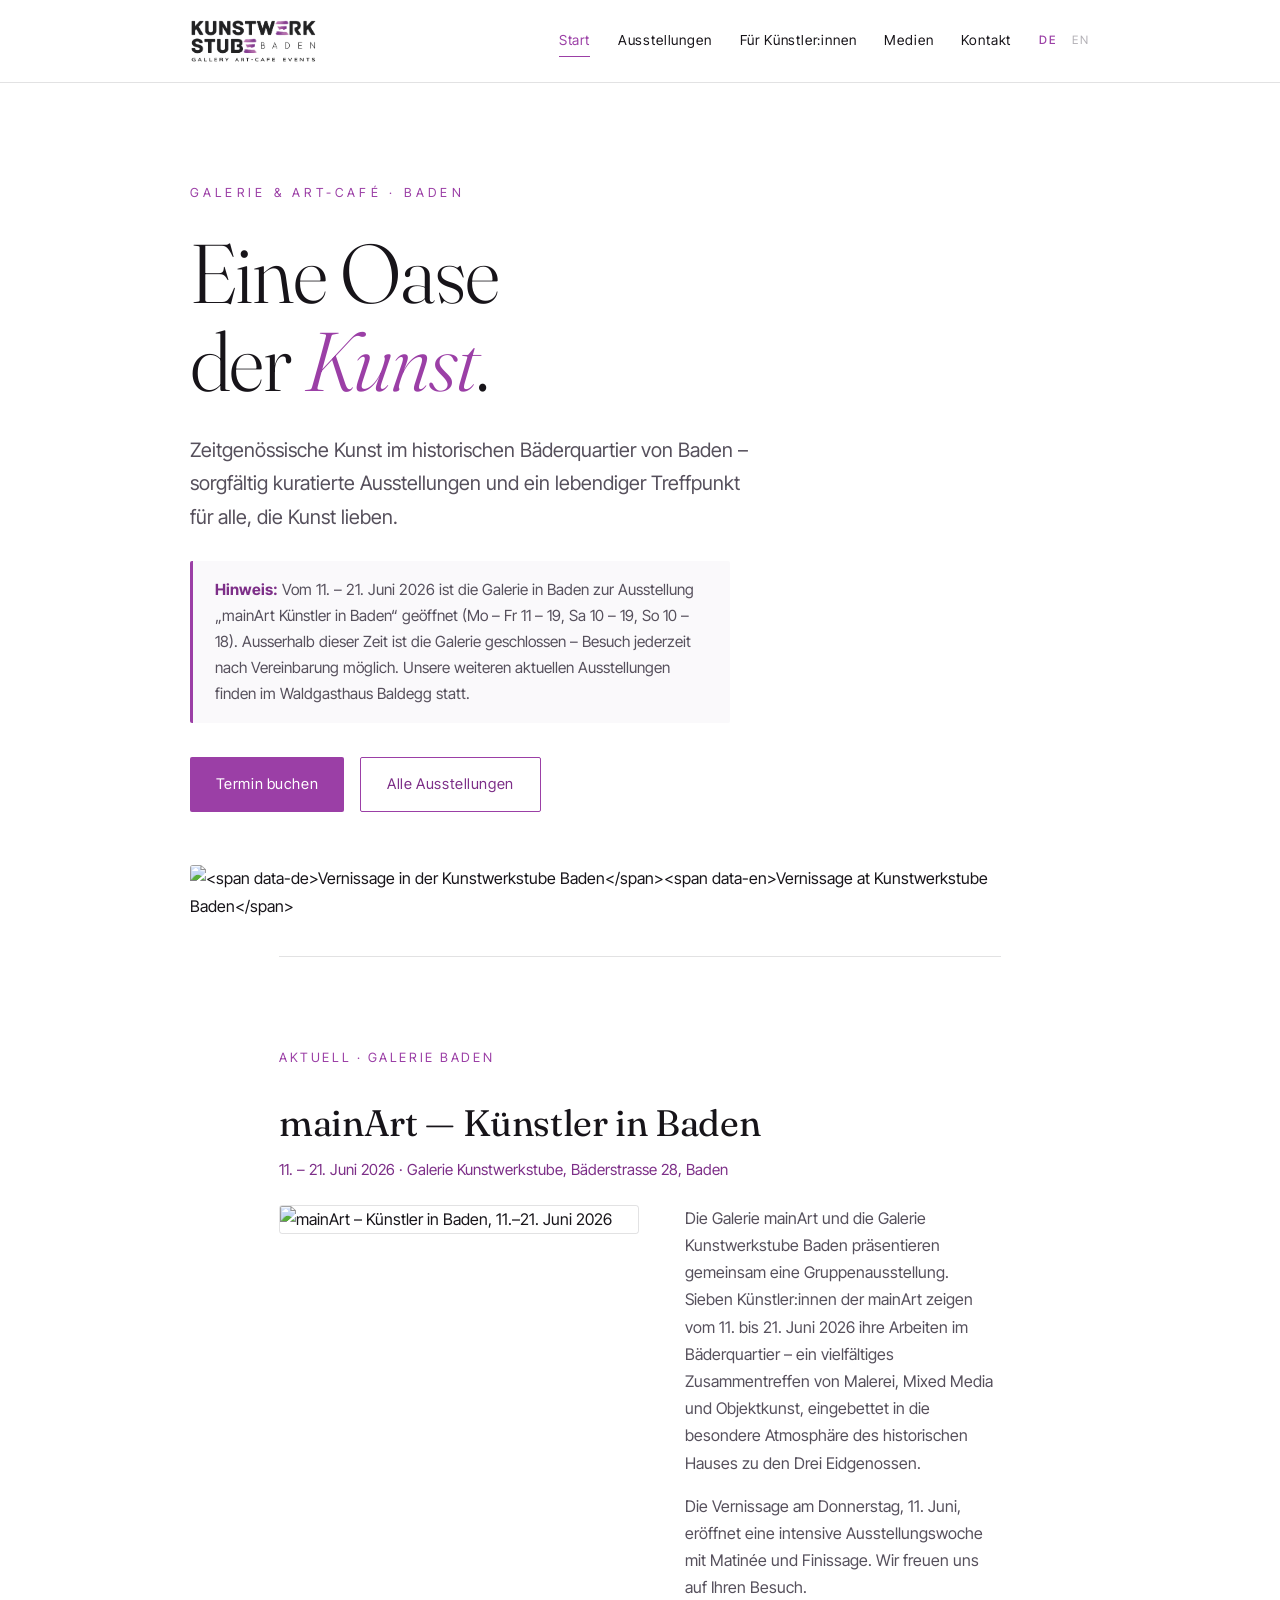
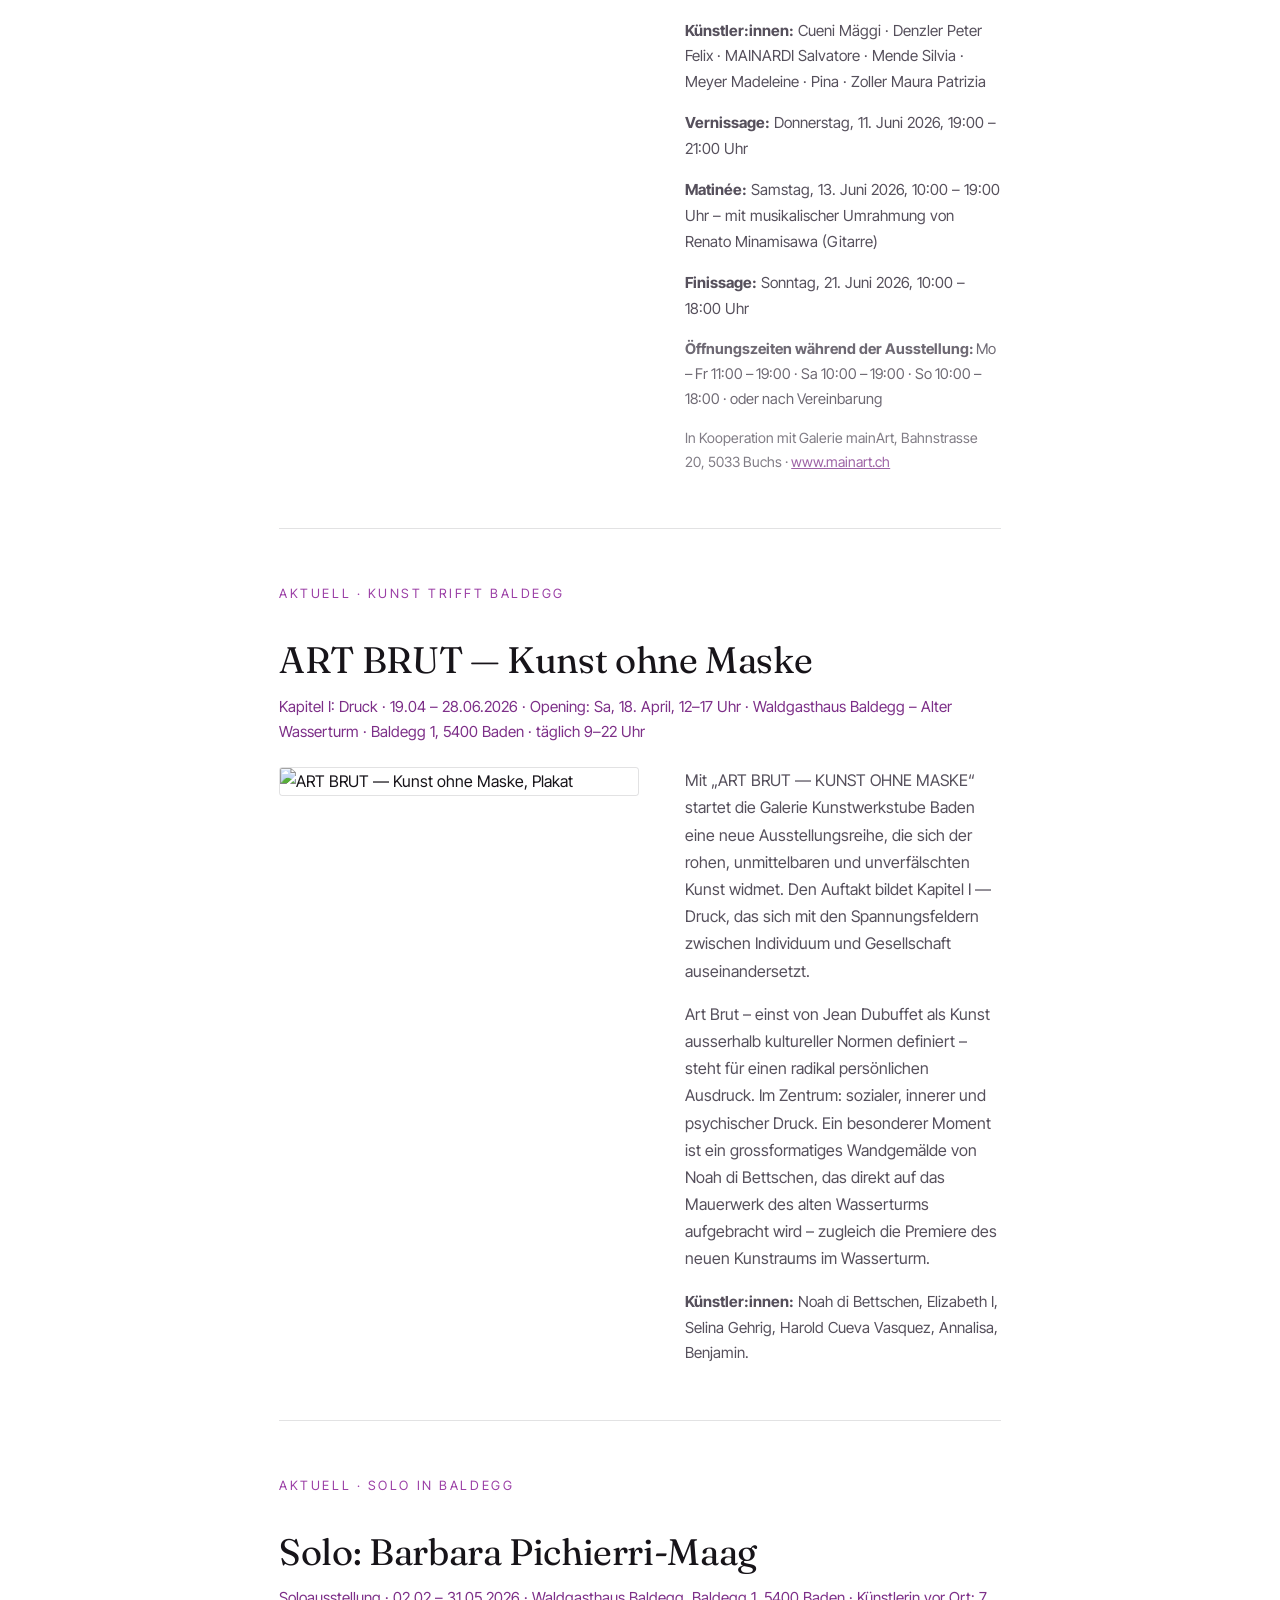
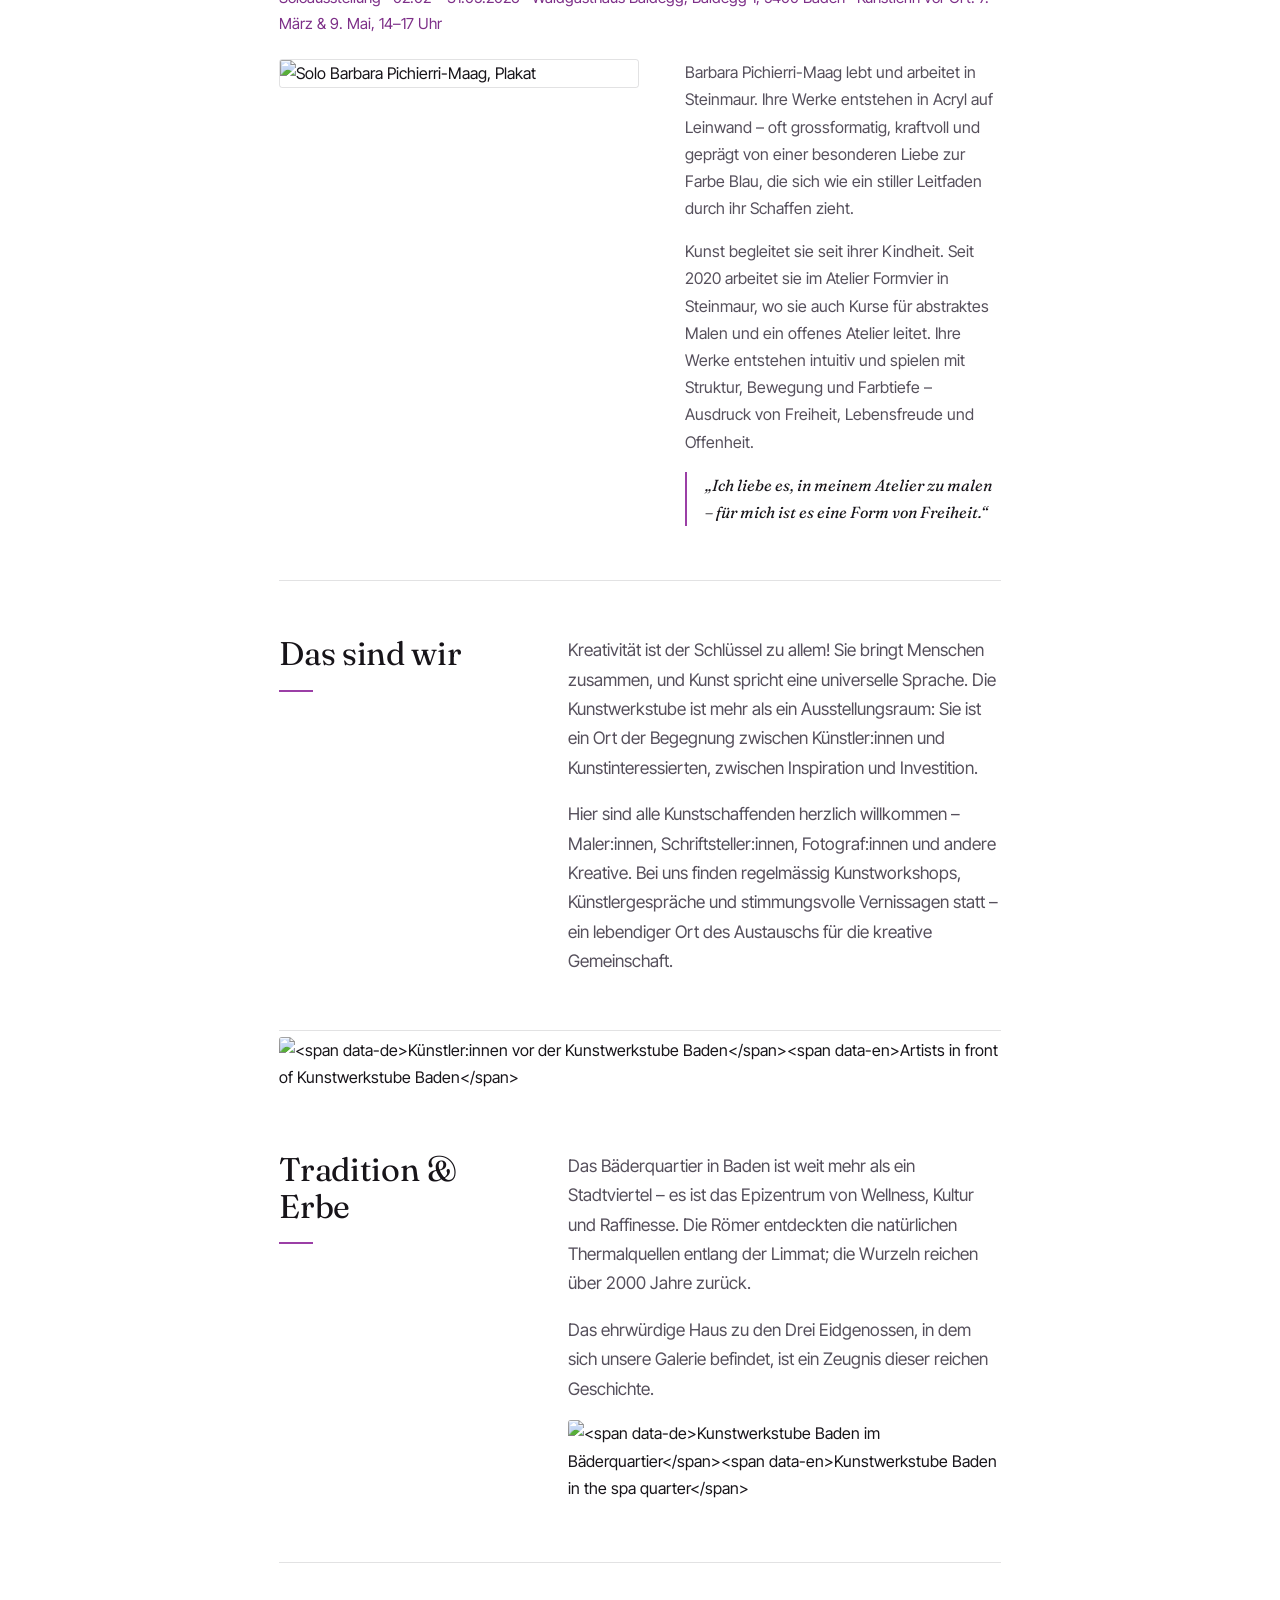
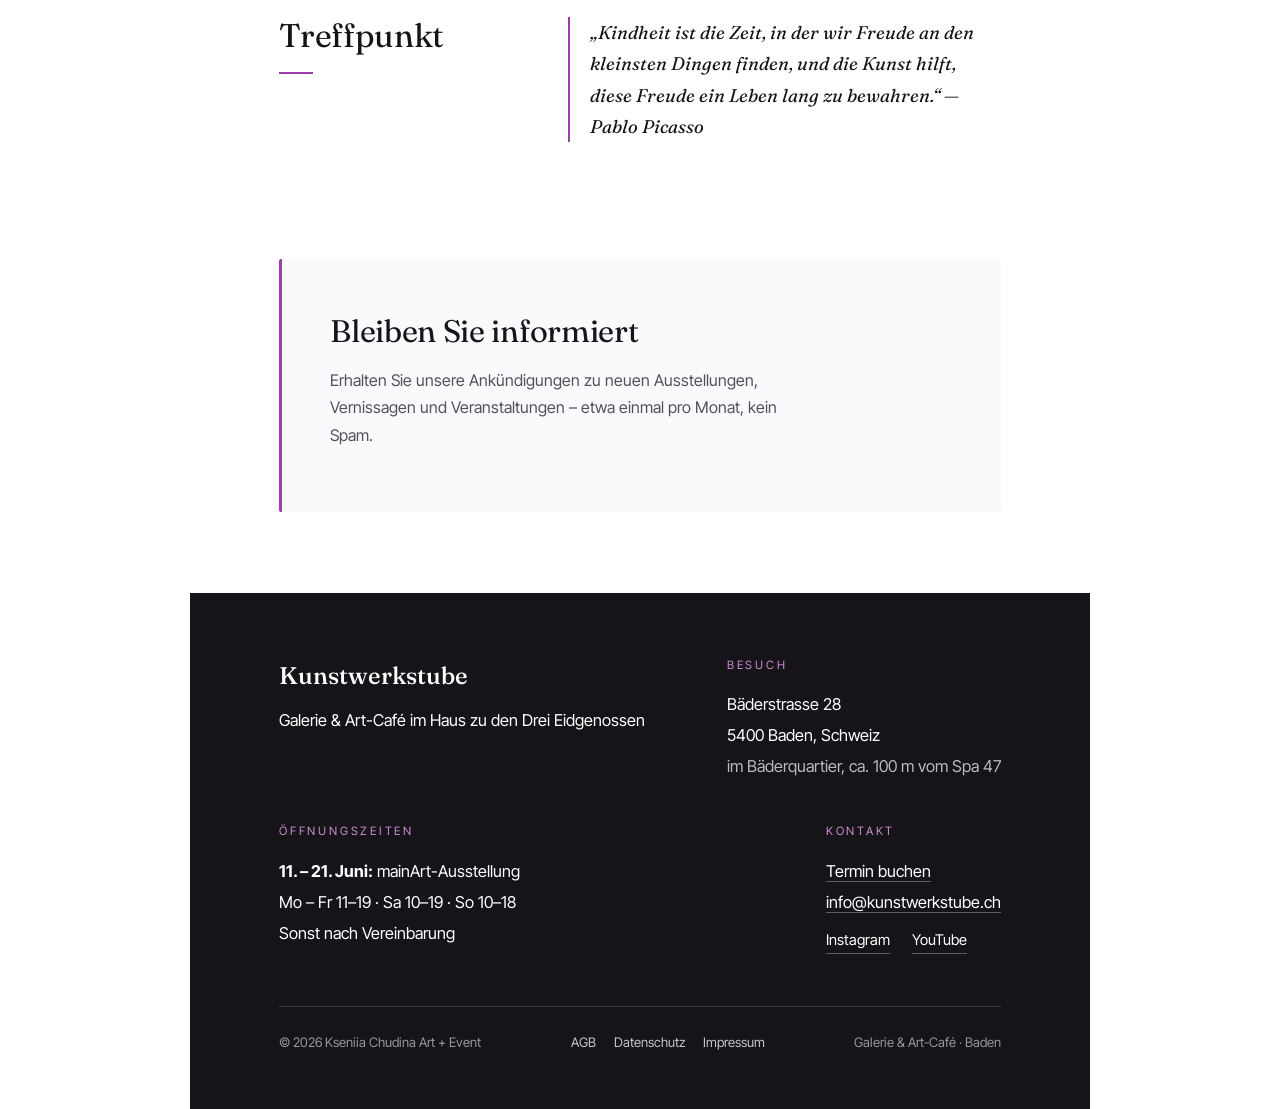
==== index.html @ 30a22586 "Add files via upload" ====
<!DOCTYPE html>
<html lang="de">
<head>
<meta charset="UTF-8">
<meta name="viewport" content="width=device-width, initial-scale=1">
<title>Kunstwerkstube Baden — Galerie & Art-Café</title>
<meta name="description" content="Kunstwerkstube Baden — Galerie & Art-Café im Bäderquartier.">
<link rel="preconnect" href="https://fonts.googleapis.com">
<link rel="preconnect" href="https://fonts.gstatic.com" crossorigin>
<link href="https://fonts.googleapis.com/css2?family=Fraunces:ital,opsz,wght@0,9..144,300..600;1,9..144,300..500&family=Inter+Tight:wght@300;400;500&display=swap" rel="stylesheet">
<link rel="stylesheet" href="style.css">
</head>
<body>
<nav class="nav">
  <div class="nav-inner">
    <a href="index.html" class="logo-link"><img class="logo" src="logo.png" alt="Kunstwerkstube Baden"></a>
    <button class="menu-toggle" aria-label="Menu" onclick="document.querySelector('.nav-links').classList.toggle('open')"><span></span><span></span><span></span></button>
    <div class="nav-links">
      <a class="navlink active" href="index.html"><span data-de>Start</span><span data-en>Home</span></a>
<a class="navlink" href="ausstellungen.html"><span data-de>Ausstellungen</span><span data-en>Exhibitions</span></a>
<a class="navlink" href="kuenstler.html"><span data-de>Für Künstler:innen</span><span data-en>For Artists</span></a>
<a class="navlink" href="medien.html"><span data-de>Medien</span><span data-en>Press</span></a>
<a class="navlink" href="kontakt.html"><span data-de>Kontakt</span><span data-en>Contact</span></a>
<div class="lang" role="group" aria-label="Sprache / Language">
        <button class="on" data-lang="de" aria-pressed="true">DE</button>
        <button data-lang="en" aria-pressed="false">EN</button>
      </div>
    </div>
  </div>
</nav>

<div class="wrap">
  <section class="hero">
    <div class="eyebrow"><span data-de>Galerie &amp; Art-Café · Baden</span><span data-en>Gallery &amp; Art Café · Baden</span></div>
    <h1><span data-de>Eine Oase<br>der <em>Kunst</em>.</span><span data-en>An oasis<br>of <em>art</em>.</span></h1>
    <p class="lede"><span data-de>Zeitgenössische Kunst im historischen Bäderquartier von Baden – sorgfältig kuratierte Ausstellungen und ein lebendiger Treffpunkt für alle, die Kunst lieben.</span><span data-en>Contemporary art in the historic spa quarter of Baden — carefully curated exhibitions and a vibrant meeting place for everyone who loves art.</span></p>
    <div class="notice"><span data-de><b>Hinweis:</b> Vom 11. – 21. Juni 2026 ist die Galerie in Baden zur Ausstellung „mainArt Künstler in Baden“ geöffnet (Mo – Fr 11 – 19, Sa 10 – 19, So 10 – 18). Ausserhalb dieser Zeit ist die Galerie geschlossen – Besuch jederzeit nach Vereinbarung möglich. Unsere weiteren aktuellen Ausstellungen finden im Waldgasthaus Baldegg statt.</span><span data-en><b>Please note:</b> From 11 – 21 June 2026 the gallery in Baden is open for the exhibition “mainArt Artists in Baden” (Mon – Fri 11 am – 7 pm, Sat 10 am – 7 pm, Sun 10 am – 6 pm). Outside this period the gallery is closed — visits possible at any time by appointment. Our other current exhibitions take place at Waldgasthaus Baldegg.</span></div>
    <div class="cta-row">
      <a class="btn btn-primary" href="https://calendar.app.google/TNL2uckUNbEuzeev9" target="_blank" rel="noopener"><span data-de>Termin buchen</span><span data-en>Book an appointment</span></a>
      <a class="btn btn-ghost" href="ausstellungen.html"><span data-de>Alle Ausstellungen</span><span data-en>All exhibitions</span></a>
    </div>
  </section>
  <img class="hero-img" src="img/vernissage-1.jpg" alt="<span data-de>Vernissage in der Kunstwerkstube Baden</span><span data-en>Vernissage at Kunstwerkstube Baden</span>">
  <div class="wrap">
  <div class="rule"></div>
  <main>
    
    <div class="section">
      <div class="sub"><span data-de>Aktuell · Galerie Baden</span><span data-en>Now · Baden Gallery</span></div>
      <h2>mainArt — <span data-de>Künstler in Baden</span><span data-en>Artists in Baden</span></h2>
      <p style="color:var(--violet-deep);font-size:.95rem;margin:-6px 0 22px">11. – 21. Juni 2026 · <span data-de>Galerie Kunstwerkstube, Bäderstrasse 28, Baden</span><span data-en>Galerie Kunstwerkstube, Bäderstrasse 28, Baden</span></p>
      <div class="exh-split">
        <img src="img/plakat-mainart.jpg" alt="mainArt – Künstler in Baden, 11.–21. Juni 2026">
        <div style="color:var(--ink-soft)">
          <p><span data-de>Die Galerie mainArt und die Galerie Kunstwerkstube Baden präsentieren gemeinsam eine Gruppenausstellung. Sieben Künstler:innen der mainArt zeigen vom 11. bis 21. Juni 2026 ihre Arbeiten im Bäderquartier – ein vielfältiges Zusammentreffen von Malerei, Mixed Media und Objektkunst, eingebettet in die besondere Atmosphäre des historischen Hauses zu den Drei Eidgenossen.</span><span data-en>Galerie mainArt and Galerie Kunstwerkstube Baden jointly present a group exhibition. From 11 to 21 June 2026, seven mainArt artists show their works in Baden's spa quarter — a diverse encounter of painting, mixed media and object art, set within the special atmosphere of the historic Haus zu den Drei Eidgenossen.</span></p>
          <p><span data-de>Die Vernissage am Donnerstag, 11. Juni, eröffnet eine intensive Ausstellungswoche mit Matinée und Finissage. Wir freuen uns auf Ihren Besuch.</span><span data-en>The vernissage on Thursday, 11 June, opens an intense exhibition week with matinée and finissage. We look forward to your visit.</span></p>
          <p style="font-size:.95rem"><b><span data-de>Künstler:innen:</span><span data-en>Artists:</span></b> Cueni Mäggi · Denzler Peter Felix · MAINARDI Salvatore · Mende Silvia · Meyer Madeleine · Pina · Zoller Maura Patrizia</p>
          <p style="font-size:.95rem"><b><span data-de>Vernissage:</span><span data-en>Vernissage:</span></b> <span data-de>Donnerstag, 11. Juni 2026, 19:00 – 21:00 Uhr</span><span data-en>Thursday, 11 June 2026, 7 – 9 pm</span></p>
          <p style="font-size:.95rem"><b>Matinée:</b> <span data-de>Samstag, 13. Juni 2026, 10:00 – 19:00 Uhr – mit musikalischer Umrahmung von Renato Minamisawa (Gitarre)</span><span data-en>Saturday, 13 June 2026, 10 am – 7 pm — with musical accompaniment by Renato Minamisawa (guitar)</span></p>
          <p style="font-size:.95rem"><b>Finissage:</b> <span data-de>Sonntag, 21. Juni 2026, 10:00 – 18:00 Uhr</span><span data-en>Sunday, 21 June 2026, 10 am – 6 pm</span></p>
          <p style="font-size:.92rem;opacity:.85"><span data-de><b>Öffnungszeiten während der Ausstellung:</b> Mo – Fr 11:00 – 19:00 · Sa 10:00 – 19:00 · So 10:00 – 18:00 · oder nach Vereinbarung</span><span data-en><b>Opening hours during the exhibition:</b> Mon – Fri 11 am – 7 pm · Sat 10 am – 7 pm · Sun 10 am – 6 pm · or by arrangement</span></p>
          <p style="font-size:.88rem;opacity:.75;margin-top:14px"><span data-de>In Kooperation mit Galerie mainArt, Bahnstrasse 20, 5033 Buchs · </span><span data-en>In cooperation with Galerie mainArt, Bahnstrasse 20, 5033 Buchs · </span><a href="https://www.mainart.ch" target="_blank" rel="noopener" style="color:var(--violet-deep)">www.mainart.ch</a></p>
        </div>
      </div>
    </div>


    <div class="section">
      <div class="sub"><span data-de>Aktuell · Kunst trifft Baldegg</span><span data-en>Now · Art meets Baldegg</span></div>
      <h2>ART BRUT — <span data-de>Kunst ohne Maske</span><span data-en>Art Without a Mask</span></h2>
      <p style="color:var(--violet-deep);font-size:.95rem;margin:-6px 0 22px"><span data-de>Kapitel I: Druck</span><span data-en>Chapter I: Pressure</span> · 19.04 – 28.06.2026 · <span data-de>Opening: Sa, 18. April, 12–17 Uhr</span><span data-en>Opening: Sat 18 April, 12–5 pm</span> · <span data-de>Waldgasthaus Baldegg – Alter Wasserturm</span><span data-en>Waldgasthaus Baldegg – Old Water Tower</span> · Baldegg 1, 5400 Baden · <span data-de>täglich 9–22 Uhr</span><span data-en>daily 9 am – 10 pm</span></p>
      <div class="exh-split">
        <img src="img/plakat-artbrut-1.jpg" alt="ART BRUT — Kunst ohne Maske, Plakat">
        <div style="color:var(--ink-soft)">
          <p><span data-de>Mit „ART BRUT — KUNST OHNE MASKE“ startet die Galerie Kunstwerkstube Baden eine neue Ausstellungsreihe, die sich der rohen, unmittelbaren und unverfälschten Kunst widmet. Den Auftakt bildet Kapitel I — Druck, das sich mit den Spannungsfeldern zwischen Individuum und Gesellschaft auseinandersetzt.</span><span data-en>With “ART BRUT — ART WITHOUT A MASK”, Kunstwerkstube Baden launches a new exhibition series devoted to raw, immediate and unfiltered art. It opens with Chapter I — Pressure, exploring the tensions between the individual and society.</span></p>
          <p><span data-de>Art Brut – einst von Jean Dubuffet als Kunst ausserhalb kultureller Normen definiert – steht für einen radikal persönlichen Ausdruck. Im Zentrum: sozialer, innerer und psychischer Druck. Ein besonderer Moment ist ein grossformatiges Wandgemälde von Noah di Bettschen, das direkt auf das Mauerwerk des alten Wasserturms aufgebracht wird – zugleich die Premiere des neuen Kunstraums im Wasserturm.</span><span data-en>Art Brut — once defined by Jean Dubuffet as art outside cultural norms — stands for radically personal expression. At its centre: social, inner and psychological pressure. A highlight is a large-scale mural by Noah di Bettschen, applied directly onto the masonry of the old water tower — also the premiere of the new art space in the tower.</span></p>
          <p style="font-size:.95rem"><b><span data-de>Künstler:innen:</span><span data-en>Artists:</span></b> Noah di Bettschen, Elizabeth I, Selina Gehrig, Harold Cueva Vasquez, Annalisa, Benjamin.</p>
        </div>
      </div>
    </div>
    <div class="section">
      <div class="sub"><span data-de>Aktuell · Solo in Baldegg</span><span data-en>Now · Solo in Baldegg</span></div>
      <h2><span data-de>Solo: Barbara Pichierri-Maag</span><span data-en>Solo: Barbara Pichierri-Maag</span></h2>
      <p style="color:var(--violet-deep);font-size:.95rem;margin:-6px 0 22px"><span data-de>Soloausstellung</span><span data-en>Solo exhibition</span> · 02.02 – 31.05.2026 · <span data-de>Waldgasthaus Baldegg, Baldegg 1, 5400 Baden</span><span data-en>Waldgasthaus Baldegg, Baldegg 1, 5400 Baden</span> · <span data-de>Künstlerin vor Ort: 7. März & 9. Mai, 14–17 Uhr</span><span data-en>Artist present: 7 March & 9 May, 2–5 pm</span></p>
      <div class="exh-split">
        <img src="img/plakat-barbara.jpg" alt="Solo Barbara Pichierri-Maag, Plakat">
        <div style="color:var(--ink-soft)">
          <p><span data-de>Barbara Pichierri-Maag lebt und arbeitet in Steinmaur. Ihre Werke entstehen in Acryl auf Leinwand – oft grossformatig, kraftvoll und geprägt von einer besonderen Liebe zur Farbe Blau, die sich wie ein stiller Leitfaden durch ihr Schaffen zieht.</span><span data-en>Barbara Pichierri-Maag lives and works in Steinmaur. Her works are created in acrylic on canvas — often large-scale, powerful and marked by a special love for the colour blue that runs like a quiet thread through her work.</span></p>
          <p><span data-de>Kunst begleitet sie seit ihrer Kindheit. Seit 2020 arbeitet sie im Atelier Formvier in Steinmaur, wo sie auch Kurse für abstraktes Malen und ein offenes Atelier leitet. Ihre Werke entstehen intuitiv und spielen mit Struktur, Bewegung und Farbtiefe – Ausdruck von Freiheit, Lebensfreude und Offenheit.</span><span data-en>Art has accompanied her since childhood. Since 2020 she works at Atelier Formvier in Steinmaur, where she also leads abstract painting courses and an open studio. Her works arise intuitively, playing with structure, movement and depth of colour — an expression of freedom, joy of life and openness.</span></p>
          <p style="font-family:Fraunces,serif;font-style:italic;color:var(--ink);border-left:2px solid var(--violet);padding-left:18px"><span data-de>„Ich liebe es, in meinem Atelier zu malen – für mich ist es eine Form von Freiheit.“</span><span data-en>“I love painting in my studio — for me it is a form of freedom.”</span></p>
        </div>
      </div>
    </div>
    <div class="block"><h2><span data-de>Das sind wir</span><span data-en>This is us</span></h2><div>
      <p><span data-de>Kreativität ist der Schlüssel zu allem! Sie bringt Menschen zusammen, und Kunst spricht eine universelle Sprache. Die Kunstwerkstube ist mehr als ein Ausstellungsraum: Sie ist ein Ort der Begegnung zwischen Künstler:innen und Kunstinteressierten, zwischen Inspiration und Investition.</span><span data-en>Creativity is the key to everything! It brings people together, and art speaks a universal language. The Kunstwerkstube is more than an exhibition space: it is a place of encounter between artists and art enthusiasts, between inspiration and investment.</span></p>
      <p><span data-de>Hier sind alle Kunstschaffenden herzlich willkommen – Maler:innen, Schriftsteller:innen, Fotograf:innen und andere Kreative. Bei uns finden regelmässig Kunstworkshops, Künstlergespräche und stimmungsvolle Vernissagen statt – ein lebendiger Ort des Austauschs für die kreative Gemeinschaft.</span><span data-en>All artists are warmly welcome here — painters, writers, photographers and other creatives. We regularly host art workshops, artist talks and atmospheric vernissages — a living place of exchange for the creative community.</span></p>
    </div></div>
    <img class="img-full" src="img/kuenstler-gruppe.jpg" alt="<span data-de>Künstler:innen vor der Kunstwerkstube Baden</span><span data-en>Artists in front of Kunstwerkstube Baden</span>">
    <div class="block"><h2><span data-de>Tradition &amp; Erbe</span><span data-en>Tradition &amp; Heritage</span></h2><div>
      <p><span data-de>Das Bäderquartier in Baden ist weit mehr als ein Stadtviertel – es ist das Epizentrum von Wellness, Kultur und Raffinesse. Die Römer entdeckten die natürlichen Thermalquellen entlang der Limmat; die Wurzeln reichen über 2000 Jahre zurück.</span><span data-en>Baden's spa quarter is far more than a city district — it is the epicentre of wellness, culture and refinement. The Romans discovered the natural thermal springs along the Limmat; its roots reach back more than 2,000 years.</span></p>
      <p><span data-de>Das ehrwürdige Haus zu den Drei Eidgenossen, in dem sich unsere Galerie befindet, ist ein Zeugnis dieser reichen Geschichte.</span><span data-en>The venerable Haus zu den Drei Eidgenossen, home to our gallery, is a testament to this rich history.</span></p>
      <img class="img-full" src="img/galerie-aussen.jpg" alt="<span data-de>Kunstwerkstube Baden im Bäderquartier</span><span data-en>Kunstwerkstube Baden in the spa quarter</span>" style="margin-top:14px">
    </div></div>
    <div class="block"><h2><span data-de>Treffpunkt</span><span data-en>Meeting Place</span></h2><div>
      <p style="font-family:Fraunces,serif;font-style:italic;font-size:1.15rem;color:var(--ink);border-left:2px solid var(--violet);padding-left:20px"><span data-de>„Kindheit ist die Zeit, in der wir Freude an den kleinsten Dingen finden, und die Kunst hilft, diese Freude ein Leben lang zu bewahren.“ — Pablo Picasso</span><span data-en>“Childhood is the time when we find joy in the smallest things, and art helps us preserve that joy for a lifetime.” — Pablo Picasso</span></p>
    </div></div>

    <section class="newsletter">
      <h2><span data-de>Bleiben Sie informiert</span><span data-en>Stay in the loop</span></h2>
      <p><span data-de>Erhalten Sie unsere Ankündigungen zu neuen Ausstellungen, Vernissagen und Veranstaltungen – etwa einmal pro Monat, kein Spam.</span><span data-en>Receive our announcements about new exhibitions, vernissages and events — about once a month, no spam.</span></p>
      <script src="//web.webformscr.com/apps/fc3/build/loader.js" async sp-form-id="469b606ddbf67beb8feeadc9abf024f13c9e2991ff572fb41f09b23c17c4ed9e"></script>
    </section>
  </main>
  </div>
<footer><div class="fwrap"><div class="fgrid">
  <div><div class="fbrand">Kunstwerkstube</div>
    <p data-de>Galerie &amp; Art-Café im Haus zu den Drei Eidgenossen</p>
    <p data-en>Gallery &amp; art café in the Haus zu den Drei Eidgenossen</p></div>
  <div><div class="lbl"><span data-de>Besuch</span><span data-en>Visit</span></div>
    <p>Bäderstrasse 28<br>5400 Baden, Schweiz<br><span data-de style="opacity:.7">im Bäderquartier, ca. 100 m vom Spa 47</span><span data-en style="opacity:.7">in the spa quarter, approx. 100 m from Spa 47</span></p></div>
  <div><div class="lbl"><span data-de>Öffnungszeiten</span><span data-en>Opening hours</span></div>
    <p><span data-de><b>11. – 21. Juni:</b> mainArt-Ausstellung<br>Mo – Fr 11–19 · Sa 10–19 · So 10–18<br>Sonst nach Vereinbarung</span><span data-en><b>11 – 21 June:</b> mainArt exhibition<br>Mon – Fri 11–19 · Sat 10–19 · Sun 10–18<br>Otherwise by appointment</span></p></div>
  <div><div class="lbl"><span data-de>Kontakt</span><span data-en>Contact</span></div>
    <p><a href="https://calendar.app.google/TNL2uckUNbEuzeev9" target="_blank" rel="noopener"><span data-de>Termin buchen</span><span data-en>Book an appointment</span></a><br><a href="mailto:info@kunstwerkstube.ch">info@kunstwerkstube.ch</a></p>
    <div class="social">
      <a href="https://www.instagram.com/kunst.werkstube/" target="_blank" rel="noopener">Instagram</a>
      <a href="https://www.youtube.com/@Kunstwerkstube" target="_blank" rel="noopener">YouTube</a>
    </div></div>
</div><div class="colophon">
  <span>© 2026 Kseniia Chudina Art + Event</span>
  <span style="display:flex;gap:18px;flex-wrap:wrap">
    <a href="agb.html" style="border:none;opacity:.75"><span data-de>AGB</span><span data-en>Terms</span></a>
    <a href="datenschutz.html" style="border:none;opacity:.75"><span data-de>Datenschutz</span><span data-en>Privacy</span></a>
    <a href="impressum.html" style="border:none;opacity:.75">Impressum</a>
  </span>
  <span data-de>Galerie &amp; Art-Café · Baden</span><span data-en>Gallery &amp; Art Café · Baden</span>
</div></div></footer>
<script>
var buttons=document.querySelectorAll('.lang button');
function setLang(l){document.documentElement.lang=l;buttons.forEach(function(x){var on=x.dataset.lang===l;x.classList.toggle('on',on);x.setAttribute('aria-pressed',on);});try{localStorage.setItem('kw_lang',l)}catch(e){}}
buttons.forEach(function(b){b.addEventListener('click',function(){setLang(b.dataset.lang)})});
try{var s=localStorage.getItem('kw_lang');if(s)setLang(s);}catch(e){}
</script>
</body></html>
---- style.css ----
:root{
  --paper:#ffffff;
  --paper-2:#faf9fb;
  --ink:#171419;
  --ink-soft:#56505c;
  --violet:#9b3fa6;
  --violet-deep:#7d2f88;
  --line:rgba(23,20,25,.12);
}
*{margin:0;padding:0;box-sizing:border-box}
html{-webkit-font-smoothing:antialiased;text-rendering:optimizeLegibility;scroll-behavior:smooth}
body{
  background:var(--paper);color:var(--ink);
  font-family:"Inter Tight",system-ui,sans-serif;
  font-weight:400;line-height:1.7;overflow-x:hidden;
}
.wrap{position:relative;z-index:2;max-width:1080px;margin:0 auto;padding:0 7vw}

/* NAV */
.nav{
  position:sticky;top:0;z-index:50;
  background:rgba(255,255,255,.92);backdrop-filter:blur(10px);
  border-bottom:1px solid var(--line);
}
.nav-inner{
  max-width:1080px;margin:0 auto;padding:18px 7vw;
  display:flex;align-items:center;justify-content:space-between;gap:20px;
}
.nav a.logo-link{display:flex;align-items:center;flex:none}
.nav img.logo{height:46px;width:auto;display:block}
.nav-links{display:flex;align-items:center;gap:28px;flex-wrap:wrap}
.nav-links a{
  color:var(--ink);text-decoration:none;
  font-size:.86rem;letter-spacing:.06em;
  padding:4px 0;border-bottom:1.5px solid transparent;transition:border-color .2s,color .2s;
}
.nav-links a:hover{color:var(--violet)}
.nav-links a.active{border-color:var(--violet);color:var(--violet)}
.lang{display:flex;gap:14px;font-size:.72rem;letter-spacing:.2em;text-transform:uppercase}
.lang button{
  background:none;border:none;font:inherit;color:var(--ink-soft);cursor:pointer;
  letter-spacing:.2em;padding:0;opacity:.45;transition:opacity .25s;
}
.lang button.on{opacity:1;color:var(--violet);font-weight:500}
.lang button:hover{opacity:1}
.menu-toggle{display:none;background:none;border:none;cursor:pointer;padding:6px}
.menu-toggle span{display:block;width:24px;height:2px;background:var(--ink);margin:5px 0;transition:.3s}

/* HERO */
.hero{padding:clamp(56px,11vh,120px) 0 clamp(30px,5vh,56px)}
.eyebrow{
  font-size:.78rem;letter-spacing:.34em;text-transform:uppercase;
  color:var(--violet);margin-bottom:26px;
  opacity:0;animation:rise .9s .1s forwards;
}
h1{
  font-family:"Fraunces",serif;font-weight:300;
  font-size:clamp(2.4rem,7vw,5.2rem);line-height:1.06;
  letter-spacing:-.015em;margin-bottom:28px;
  opacity:0;animation:rise 1s .22s forwards;
}
h1 em{font-style:italic;color:var(--violet)}
.lede{
  font-size:clamp(1.05rem,1.7vw,1.24rem);color:var(--ink-soft);
  max-width:52ch;opacity:0;animation:rise 1s .36s forwards;
}
.cta-row{margin-top:34px;display:flex;gap:16px;flex-wrap:wrap;opacity:0;animation:rise 1s .5s forwards}
.btn{
  display:inline-flex;align-items:center;gap:10px;
  font-size:.92rem;letter-spacing:.04em;text-decoration:none;
  padding:14px 26px;border-radius:2px;transition:.2s;
}
.btn-primary{background:var(--violet);color:#fff}
.btn-primary:hover{background:var(--violet-deep)}
.btn-ghost{border:1px solid var(--violet);color:var(--violet-deep)}
.btn-ghost:hover{background:var(--violet);color:#fff}

.rule{
  height:1px;background:var(--line);margin:clamp(24px,4vh,48px) 0;
  transform:scaleX(0);transform-origin:left;
  animation:line 1.3s .55s forwards cubic-bezier(.22,1,.36,1);
}

/* CONTENT BLOCKS */
.block{
  display:grid;grid-template-columns:minmax(0,2.6fr) minmax(0,5fr);
  gap:clamp(20px,5vw,72px);
  padding:clamp(34px,6vh,56px) 0;border-bottom:1px solid var(--line);
}
.block:last-of-type{border-bottom:none}
.block h2{
  font-family:"Fraunces",serif;font-weight:400;
  font-size:clamp(1.5rem,3vw,2.05rem);line-height:1.12;
  letter-spacing:-.01em;align-self:start;position:sticky;top:90px;
}
.block h2::after{content:"";display:block;width:34px;height:2px;background:var(--violet);margin-top:18px}
.block p{font-size:clamp(1rem,1.35vw,1.1rem);color:var(--ink-soft);margin-bottom:1em}
.block p:last-child{margin-bottom:0}
.block ul{list-style:none;margin:.4em 0;color:var(--ink-soft);font-size:clamp(1rem,1.35vw,1.1rem)}
.block ul li{padding:8px 0 8px 22px;position:relative}
.block ul li::before{content:"";position:absolute;left:0;top:17px;width:7px;height:7px;background:var(--violet);border-radius:50%}
.block h3{font-family:"Fraunces",serif;font-weight:500;font-size:1.15rem;margin:1.2em 0 .4em;color:var(--ink)}
.block h3:first-child{margin-top:0}

/* SIMPLE SECTION (full width) */
.section{padding:clamp(34px,6vh,56px) 0;border-bottom:1px solid var(--line)}
.section:last-of-type{border-bottom:none}
.section h2{
  font-family:"Fraunces",serif;font-weight:400;
  font-size:clamp(1.6rem,3.4vw,2.3rem);margin-bottom:8px;letter-spacing:-.01em;
}
.section .sub{color:var(--violet);font-size:.8rem;letter-spacing:.2em;text-transform:uppercase;margin-bottom:24px}

/* EXHIBITION LIST */
.year-head{
  font-family:"Fraunces",serif;font-weight:300;font-size:clamp(2rem,5vw,3rem);
  color:var(--ink);margin:clamp(40px,7vh,72px) 0 8px;
}
.exh{
  display:grid;grid-template-columns:minmax(0,1fr) minmax(0,2.4fr);
  gap:clamp(16px,4vw,56px);padding:28px 0;border-top:1px solid var(--line);
}
.exh .meta{font-size:.92rem;color:var(--violet-deep);letter-spacing:.02em}
.exh .meta .date{display:block;font-weight:500;margin-bottom:6px;color:var(--ink)}
.exh h3{font-family:"Fraunces",serif;font-weight:500;font-size:1.3rem;margin-bottom:10px;line-height:1.2}
.exh p{color:var(--ink-soft);font-size:1rem;margin-bottom:.7em}
.exh p:last-child{margin-bottom:0}
.exh .artists{font-size:.92rem;color:var(--ink-soft);margin-top:10px}
.exh .artists b{color:var(--ink);font-weight:500}

/* FOOTER */
footer{
  margin-top:clamp(56px,9vh,100px);
  padding:clamp(46px,7vh,76px) 0 56px;
  background:var(--ink);color:var(--paper);position:relative;z-index:2;
}
.fwrap{max-width:1080px;margin:0 auto;padding:0 7vw}
.fgrid{display:flex;flex-wrap:wrap;justify-content:space-between;gap:40px}
footer .lbl{font-size:.72rem;letter-spacing:.24em;text-transform:uppercase;color:#c98fd0;margin-bottom:14px}
footer a{color:var(--paper);text-decoration:none;border-bottom:1px solid rgba(255,255,255,.3);transition:border-color .25s}
footer a:hover{border-color:var(--violet)}
footer p{font-size:1.02rem;line-height:1.9}
.fbrand{font-family:"Fraunces",serif;font-size:1.5rem;font-weight:500;margin-bottom:8px}
.social{display:flex;gap:22px;margin-top:10px;font-size:.92rem;flex-wrap:wrap}
.colophon{
  margin-top:52px;padding-top:24px;border-top:1px solid rgba(255,255,255,.16);
  font-size:.82rem;color:rgba(255,255,255,.55);
  display:flex;justify-content:space-between;flex-wrap:wrap;gap:12px;
}

[data-en]{display:none}
html[lang="en"] [data-de]{display:none}
html[lang="en"] [data-en]{display:revert}

@keyframes rise{from{opacity:0;transform:translateY(22px)}to{opacity:1;transform:translateY(0)}}
@keyframes line{to{transform:scaleX(1)}}

@media(max-width:820px){
  .block{grid-template-columns:1fr;gap:14px;padding:28px 0}
  .block h2{position:static;top:auto}
  .exh{grid-template-columns:1fr;gap:8px;padding:22px 0}
  .nav-links{
    display:none;position:absolute;top:100%;left:0;right:0;
    background:#fff;flex-direction:column;align-items:flex-start;
    padding:18px 7vw;gap:16px;border-bottom:1px solid var(--line);
  }
  .nav-links.open{display:flex}
  .menu-toggle{display:block}
  .hero{padding:44px 0 18px}
  .rule{margin:20px 0}
}

/* Уведомление (notice) */
.notice{
  margin:26px 0 0;padding:16px 22px;
  background:var(--paper-2);border-left:3px solid var(--violet);
  border-radius:2px;font-size:.96rem;color:var(--ink-soft);max-width:60ch;
  opacity:0;animation:rise 1s .45s forwards;
}
.notice b{color:var(--violet-deep)}
.section .sub{display:block}

/* Изображения */
.hero-img{
  width:100%;height:auto;border-radius:3px;
  margin:8px 0 0;display:block;
  opacity:0;animation:rise 1.1s .3s forwards;
}
.img-full{width:100%;border-radius:3px;display:block;margin:6px 0}
.img-grid{display:grid;grid-template-columns:1fr 1fr;gap:14px;margin:8px 0}
.img-grid img{width:100%;height:260px;object-fit:cover;border-radius:3px;display:block}
.exh-poster{width:100%;border-radius:3px;display:block;margin-top:14px}
.block .img-full,.block .img-grid{margin-top:4px}
figure{margin:0}
figcaption{font-size:.82rem;color:var(--ink-soft);margin-top:8px;opacity:.8}
@media(max-width:820px){
  .img-grid{grid-template-columns:1fr}
  .img-grid img{height:220px}
  .hero-img{max-height:none}
}

/* Медиа / пресса */
.press-grid{
  display:grid;grid-template-columns:repeat(3,1fr);gap:22px;margin:8px 0;
}
.press-card{margin:0}
.press-card img{
  width:100%;border-radius:3px;display:block;
  border:1px solid var(--line);transition:transform .25s;
}
.press-card img:hover{transform:translateY(-3px)}
.press-card figcaption{font-size:.86rem;color:var(--ink-soft);margin-top:10px;line-height:1.45}
.press-card figcaption b{color:var(--violet-deep)}
@media(max-width:820px){
  .press-grid{grid-template-columns:1fr 1fr;gap:14px}
}
@media(max-width:540px){
  .press-grid{grid-template-columns:1fr}
}


/* ART BRUT — афиша + текст рядом */
.exh-split{
  display:grid;grid-template-columns:minmax(0,360px) minmax(0,1fr);
  gap:clamp(20px,4vw,46px);align-items:start;margin-top:6px;
}
.exh-split img{
  width:100%;border-radius:3px;display:block;
  border:1px solid var(--line);
}
.exh-split p{margin-bottom:1em}
.exh-split p:last-child{margin-bottom:0}
@media(max-width:780px){
  .exh-split{grid-template-columns:1fr;gap:18px}
  .exh-split img{max-width:360px}
}

/* Newsletter блок */
.newsletter{
  margin:clamp(40px,7vh,80px) auto 10px;
  padding:clamp(32px,5vh,56px) clamp(24px,4vw,48px);
  background:var(--paper-2);border-left:3px solid var(--violet);
  max-width:780px;border-radius:2px;
}
.newsletter h2{
  font-family:"Fraunces",serif;font-weight:400;
  font-size:clamp(1.5rem,2.8vw,1.95rem);margin-bottom:10px;letter-spacing:-.01em;
}
.newsletter p{color:var(--ink-soft);max-width:54ch;margin-bottom:18px}
.newsletter .sp-form-container,
.newsletter form{margin:0 !important;padding:0 !important;background:transparent !important}
/* SendPulse-форма наследует наши цвета */
.newsletter input[type="email"],
.newsletter input[type="text"]{
  font-family:inherit !important;font-size:1rem !important;
  border:1px solid var(--line) !important;border-radius:2px !important;
  padding:12px 14px !important;background:#fff !important;
}
.newsletter input[type="submit"],
.newsletter button[type="submit"]{
  background:var(--violet) !important;color:#fff !important;border:none !important;
  font-family:inherit !important;font-size:.95rem !important;letter-spacing:.03em !important;
  padding:12px 26px !important;border-radius:2px !important;cursor:pointer !important;
  transition:background .2s !important;
}
.newsletter input[type="submit"]:hover,
.newsletter button[type="submit"]:hover{background:var(--violet-deep) !important}
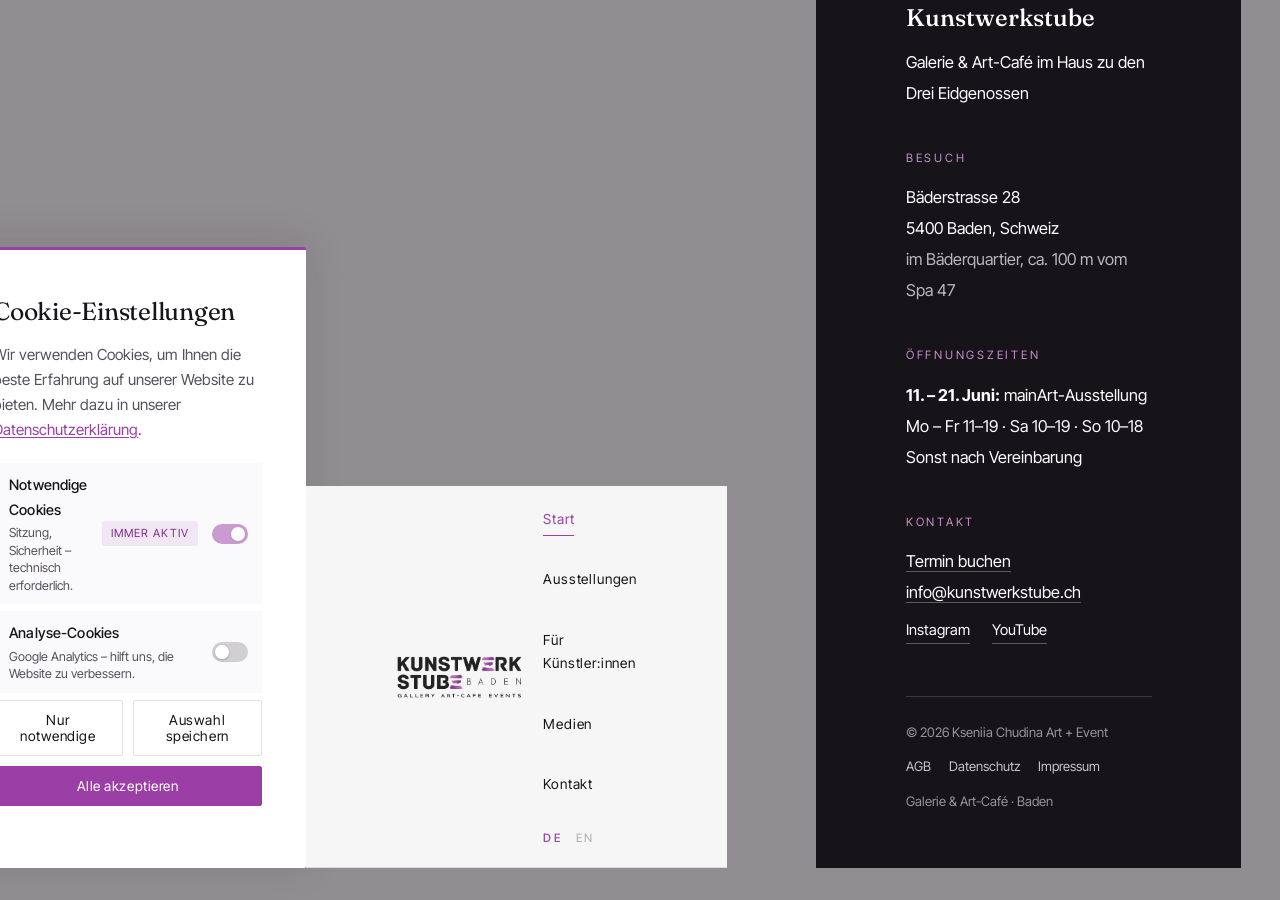
==== commit ae1b629a: "Add files via upload" ====
--- a/index.html
+++ b/index.html
@@ -4,13 +4,241 @@
 <meta charset="UTF-8">
 <meta name="viewport" content="width=device-width, initial-scale=1">
 <title>Kunstwerkstube Baden — Galerie & Art-Café</title>
-<meta name="description" content="Kunstwerkstube Baden — Galerie & Art-Café im Bäderquartier.">
+<meta name="description" content="Zeitgenössische Kunst im historischen Bäderquartier Baden. Kuratierte Ausstellungen, Vernissagen und ein lebendiger Treffpunkt für Kunstliebhaber:innen.">
+<!-- SEO -->
+<meta name="robots" content="index,follow">
+<link rel="canonical" href="https://kunstwerkstube.ch/">
+<!-- Open Graph -->
+<meta property="og:type" content="website">
+<meta property="og:site_name" content="Kunstwerkstube Baden">
+<meta property="og:url" content="https://kunstwerkstube.ch/">
+<meta property="og:title" content="Kunstwerkstube Baden — Galerie & Art-Café">
+<meta property="og:description" content="Zeitgenössische Kunst im Bäderquartier Baden. Ausstellungen, Vernissagen, Art-Café.">
+<meta property="og:image" content="https://kunstwerkstube.ch/img/vernissage-1.jpg">
+<meta property="og:locale" content="de_CH">
+<!-- Twitter Card -->
+<meta name="twitter:card" content="summary_large_image">
+<meta name="twitter:title" content="Kunstwerkstube Baden — Galerie & Art-Café">
+<meta name="twitter:description" content="Zeitgenössische Kunst im Bäderquartier Baden. Ausstellungen, Vernissagen, Art-Café.">
+<meta name="twitter:image" content="https://kunstwerkstube.ch/img/vernissage-1.jpg">
+<script type="application/ld+json">
+{
+    "@context": "https://schema.org",
+    "@type": "ArtGallery",
+    "name": "Kunstwerkstube Baden",
+    "alternateName": "Kunstwerkstube — Galerie & Art-Café",
+    "description": "Zeitgenössische Kunstgalerie und Art-Café im historischen Bäderquartier von Baden, Schweiz.",
+    "url": "https://kunstwerkstube.ch",
+    "logo": "https://kunstwerkstube.ch/logo.png",
+    "image": "https://kunstwerkstube.ch/img/vernissage-1.jpg",
+    "email": "info@kunstwerkstube.ch",
+    "address": {
+      "@type": "PostalAddress",
+      "streetAddress": "Bäderstrasse 28",
+      "addressLocality": "Baden",
+      "postalCode": "5400",
+      "addressCountry": "CH"
+    },
+    "geo": {
+      "@type": "GeoCoordinates",
+      "latitude": 47.4742,
+      "longitude": 8.3068
+    },
+    "openingHoursSpecification": [
+      {
+        "@type": "OpeningHoursSpecification",
+        "dayOfWeek": ["Monday","Tuesday","Wednesday","Thursday","Friday"],
+        "opens": "11:00",
+        "closes": "19:00"
+      },
+      {
+        "@type": "OpeningHoursSpecification",
+        "dayOfWeek": "Saturday",
+        "opens": "10:00",
+        "closes": "19:00"
+      },
+      {
+        "@type": "OpeningHoursSpecification",
+        "dayOfWeek": "Sunday",
+        "opens": "10:00",
+        "closes": "18:00"
+      }
+    ],
+    "sameAs": [
+      "https://www.instagram.com/kunst.werkstube/",
+      "https://www.youtube.com/@Kunstwerkstube"
+    ]
+  }
+</script>
 <link rel="preconnect" href="https://fonts.googleapis.com">
 <link rel="preconnect" href="https://fonts.gstatic.com" crossorigin>
 <link href="https://fonts.googleapis.com/css2?family=Fraunces:ital,opsz,wght@0,9..144,300..600;1,9..144,300..500&family=Inter+Tight:wght@300;400;500&display=swap" rel="stylesheet">
 <link rel="stylesheet" href="style.css">
+<!-- Google Analytics (consent-gated) -->
+<script>
+window.dataLayer = window.dataLayer || [];
+function gtag(){dataLayer.push(arguments);}
+// Default: deny all until user consents
+gtag('consent', 'default', {
+  analytics_storage: 'denied',
+  ad_storage: 'denied',
+  wait_for_update: 500
+});
+gtag('js', new Date());
+gtag('config', 'G-V4GXK79TRN'); 
+</script>
+<script async src="https://www.googletagmanager.com/gtag/js?id=G-V4GXK79TRN"></script>
+<script type="application/ld+json">
+{
+  "@context": "https://schema.org",
+  "@type": "FAQPage",
+  "mainEntity": [
+    {
+      "@type": "Question",
+      "name": "Wie kann ich meine Kunst in der Kunstwerkstube ausstellen?",
+      "acceptedAnswer": {
+        "@type": "Answer",
+        "text": "Künstler:innen können die Galerie für Einzelausstellungen von 1, 2 oder 3 Wochen mieten. Die Preise beginnen bei CHF 1.800 für eine Woche. Konsultationen sind kostenlos und können per Termin gebucht werden: https://calendar.app.google/TNL2uckUNbEuzeev9"
+      }
+    },
+    {
+      "@type": "Question",
+      "name": "Wo befindet sich die Kunstwerkstube Baden?",
+      "acceptedAnswer": {
+        "@type": "Answer",
+        "text": "Die Kunstwerkstube befindet sich an der Bäderstrasse 28, 5400 Baden, Schweiz, im historischen Bäderquartier, ca. 100 m vom Spa 47. Das Gebäude heisst Haus zu den Drei Eidgenossen."
+      }
+    },
+    {
+      "@type": "Question",
+      "name": "Wann ist die Kunstwerkstube Baden geöffnet?",
+      "acceptedAnswer": {
+        "@type": "Answer",
+        "text": "Während Ausstellungen: Montag–Freitag 11–19 Uhr, Samstag 10–19 Uhr, Sonntag 10–18 Uhr. Ausserhalb von Ausstellungszeiten ist ein Besuch nach Vereinbarung jederzeit möglich."
+      }
+    },
+    {
+      "@type": "Question",
+      "name": "Was kostet eine Einzelausstellung in der Kunstwerkstube?",
+      "acceptedAnswer": {
+        "@type": "Answer",
+        "text": "Eine Einzelausstellung kostet CHF 1.800 für 1 Woche, CHF 2.900 für 2 Wochen oder CHF 3.900 für 3 Wochen. Die Beratung ist kostenlos."
+      }
+    },
+    {
+      "@type": "Question",
+      "name": "How can I visit the Kunstwerkstube gallery in Baden?",
+      "acceptedAnswer": {
+        "@type": "Answer",
+        "text": "The Kunstwerkstube is located at Bäderstrasse 28, 5400 Baden, Switzerland. During exhibitions the gallery is open Mon–Fri 11am–7pm, Sat 10am–7pm, Sun 10am–6pm. Outside exhibition periods, visits are by appointment: https://calendar.app.google/TNL2uckUNbEuzeev9"
+      }
+    }
+  ]
+}
+</script>
+<script type="application/ld+json">
+{
+  "@context": "https://schema.org",
+  "@type": "ExhibitionEvent",
+  "name": "mainArt — Künstler in Baden",
+  "description": "Gruppenausstellung zeitgenössischer Kunst im Rahmen des mainArt-Festivals. Teilnehmende Künstler:innen aus der Region Baden präsentieren ihre Werke in der Kunstwerkstube.",
+  "startDate": "2026-06-11",
+  "endDate": "2026-06-21",
+  "eventStatus": "https://schema.org/EventScheduled",
+  "eventAttendanceMode": "https://schema.org/OfflineEventAttendanceMode",
+  "location": {
+    "@type": "ArtGallery",
+    "name": "Kunstwerkstube Baden",
+    "address": {
+      "@type": "PostalAddress",
+      "streetAddress": "Bäderstrasse 28",
+      "addressLocality": "Baden",
+      "postalCode": "5400",
+      "addressCountry": "CH"
+    }
+  },
+  "organizer": {
+    "@type": "Organization",
+    "name": "Kunstwerkstube Baden",
+    "url": "https://kunstwerkstube.ch"
+  },
+  "offers": {
+    "@type": "Offer",
+    "price": "0",
+    "priceCurrency": "CHF",
+    "availability": "https://schema.org/InStock"
+  }
+}
+</script>
+<script type="application/ld+json">
+{
+  "@context": "https://schema.org",
+  "@type": "BreadcrumbList",
+  "itemListElement": [
+    {
+      "@type": "ListItem",
+      "position": 1,
+      "name": "Kunstwerkstube Baden",
+      "item": "https://kunstwerkstube.ch/"
+    }
+  ]
+}
+</script>
+<link rel="ai-content-info" href="https://kunstwerkstube.ch/llms.txt">
+<!-- Favicons -->
+<link rel="icon" type="image/x-icon" href="/favicon.ico">
+<link rel="icon" type="image/png" sizes="32x32" href="/favicon-32x32.png">
+<link rel="icon" type="image/png" sizes="16x16" href="/favicon-16x16.png">
+<link rel="icon" type="image/svg+xml" href="/favicon.svg">
+<link rel="apple-touch-icon" sizes="180x180" href="/apple-touch-icon.png">
+<link rel="manifest" href="/site.webmanifest">
 </head>
 <body>
+<!-- ── Cookie Banner ─────────────────────────────────── -->
+<div id="kw-cookie-overlay" role="dialog" aria-modal="true" aria-label="Cookie-Einstellungen">
+  <div id="kw-cookie-banner">
+    <p class="ck-title"><span data-de>Cookie-Einstellungen</span><span data-en>Cookie Settings</span></p>
+    <p class="ck-lead">
+      <span data-de>Wir verwenden Cookies, um Ihnen die beste Erfahrung auf unserer Website zu bieten. Mehr dazu in unserer <a href="datenschutz.html">Datenschutzerklärung</a>.</span>
+      <span data-en>We use cookies to give you the best experience on our website. Learn more in our <a href="datenschutz.html">Privacy Policy</a>.</span>
+    </p>
+    <div class="ck-rows">
+      <div class="ck-row">
+        <div class="ck-row-info">
+          <span class="ck-row-label"><span data-de>Notwendige Cookies</span><span data-en>Essential Cookies</span></span>
+          <span class="ck-row-desc"><span data-de>Sitzung, Sicherheit – technisch erforderlich.</span><span data-en>Session, security – technically required.</span></span>
+        </div>
+        <span class="ck-badge"><span data-de>Immer aktiv</span><span data-en>Always on</span></span>
+        <label class="kw-toggle" aria-label="Essential cookies – always active">
+          <input type="checkbox" checked disabled><span class="kw-slider"></span>
+        </label>
+      </div>
+      <div class="ck-row">
+        <div class="ck-row-info">
+          <span class="ck-row-label"><span data-de>Analyse-Cookies</span><span data-en>Analytics Cookies</span></span>
+          <span class="ck-row-desc"><span data-de>Google Analytics – hilft uns, die Website zu verbessern.</span><span data-en>Google Analytics – helps us improve the website.</span></span>
+        </div>
+        <label class="kw-toggle" aria-label="Analytics cookies">
+          <input type="checkbox" id="kw-analytics"><span class="kw-slider"></span>
+        </label>
+      </div>
+    <div class="ck-actions">
+      <button class="ck-btn" onclick="kwSave({analytics:false})">
+        <span data-de>Nur notwendige</span><span data-en>Essential only</span>
+      </button>
+      <button class="ck-btn" onclick="kwSaveSelection()">
+        <span data-de>Auswahl speichern</span><span data-en>Save selection</span>
+      </button>
+      <button class="ck-btn ck-btn-primary" onclick="kwAcceptAll()">
+        <span data-de>Alle akzeptieren</span><span data-en>Accept all</span>
+      </button>
+    </div>
+    <div class="ck-saved" id="kw-saved" role="status" aria-live="polite">
+      <span data-de>Einstellungen gespeichert.</span><span data-en>Settings saved.</span>
+    </div>
+  </div>
+</div>
+
 <nav class="nav">
   <div class="nav-inner">
     <a href="index.html" class="logo-link"><img class="logo" src="logo.png" alt="Kunstwerkstube Baden"></a>
@@ -141,4 +369,42 @@
 buttons.forEach(function(b){b.addEventListener('click',function(){setLang(b.dataset.lang)})});
 try{var s=localStorage.getItem('kw_lang');if(s)setLang(s);}catch(e){}
 </script>
+<script>
+
+// ── Cookie consent ───────────────────────────────────────
+(function(){
+  var KW='kw_cookie_consent';
+  var existing=null;
+  try{existing=localStorage.getItem(KW);}catch(e){}
+  if(existing){
+    document.getElementById('kw-cookie-overlay').style.display='none';
+    applyConsent(JSON.parse(existing));return;
+  }
+  function kwAcceptAll(){
+    document.getElementById('kw-analytics').checked=true;
+    kwSave({analytics:true});
+  }
+  function kwSaveSelection(){
+    kwSave({analytics:document.getElementById('kw-analytics').checked});
+  }
+  window.kwAcceptAll=kwAcceptAll;
+  window.kwSaveSelection=kwSaveSelection;
+  window.kwSave=function(consent){
+    try{localStorage.setItem(KW,JSON.stringify(consent));}catch(e){}
+    applyConsent(consent);
+    document.getElementById('kw-saved').style.display='block';
+    setTimeout(function(){
+      document.getElementById('kw-cookie-overlay').style.display='none';
+    },900);
+  };
+  function applyConsent(c){
+    if(c.analytics){
+      if(typeof gtag === 'function'){
+        gtag('consent', 'update', {analytics_storage: 'granted'});
+      }
+    }
+  }
+})();
+
+</script>
 </body></html>
--- a/style.css
+++ b/style.css
@@ -265,3 +265,94 @@
 }
 .newsletter input[type="submit"]:hover,
 .newsletter button[type="submit"]:hover{background:var(--violet-deep) !important}
+
+/* ── Cookie Banner ─────────────────────────────────────── */
+#kw-cookie-overlay{
+  position:fixed;inset:0;
+  background:rgba(23,20,25,.48);
+  z-index:9999;
+  display:flex;align-items:flex-end;justify-content:center;
+  padding:clamp(16px,3vw,32px);
+  animation:rise .4s ease forwards;
+}
+#kw-cookie-banner{
+  background:var(--paper);
+  border-top:3px solid var(--violet);
+  border-radius:2px;
+  padding:clamp(22px,4vw,40px) clamp(22px,4vw,44px);
+  max-width:640px;width:100%;
+  box-shadow:0 -4px 40px rgba(23,20,25,.13);
+}
+#kw-cookie-banner .ck-title{
+  font-family:"Fraunces",serif;font-weight:400;
+  font-size:clamp(1.2rem,2vw,1.55rem);letter-spacing:-.01em;
+  margin-bottom:10px;color:var(--ink);
+}
+#kw-cookie-banner .ck-lead{
+  font-size:.95rem;color:var(--ink-soft);line-height:1.65;margin-bottom:1.4em;
+}
+#kw-cookie-banner .ck-lead a{
+  color:var(--violet);text-decoration:underline;text-underline-offset:2px;
+}
+#kw-cookie-banner .ck-lead a:hover{color:var(--violet-deep)}
+#kw-cookie-banner .ck-rows{
+  display:flex;flex-direction:column;gap:7px;margin-bottom:1.4em;
+}
+#kw-cookie-banner .ck-row{
+  display:flex;align-items:center;justify-content:space-between;gap:14px;
+  background:var(--paper-2);border-left:2px solid var(--line);
+  padding:10px 14px;border-radius:2px;
+}
+#kw-cookie-banner .ck-row-info{flex:1;display:flex;flex-direction:column;gap:2px}
+#kw-cookie-banner .ck-row-label{
+  font-size:.9rem;font-weight:500;color:var(--ink);letter-spacing:.01em;
+}
+#kw-cookie-banner .ck-row-desc{
+  font-size:.78rem;color:var(--ink-soft);line-height:1.4;
+}
+#kw-cookie-banner .ck-badge{
+  font-size:.7rem;letter-spacing:.1em;text-transform:uppercase;
+  background:rgba(155,63,166,.1);color:var(--violet-deep);
+  padding:3px 9px;border-radius:2px;white-space:nowrap;flex-shrink:0;
+}
+/* Toggle */
+.kw-toggle{position:relative;display:inline-block;width:36px;height:20px;flex-shrink:0}
+.kw-toggle input{opacity:0;width:0;height:0}
+.kw-slider{
+  position:absolute;cursor:pointer;inset:0;
+  background:rgba(23,20,25,.18);border-radius:20px;transition:background .2s;
+}
+.kw-slider::before{
+  content:"";position:absolute;
+  width:14px;height:14px;left:3px;top:3px;
+  background:#fff;border-radius:50%;transition:transform .2s;
+  box-shadow:0 1px 3px rgba(23,20,25,.22);
+}
+.kw-toggle input:checked+.kw-slider{background:var(--violet)}
+.kw-toggle input:checked+.kw-slider::before{transform:translateX(16px)}
+.kw-toggle input:disabled+.kw-slider{opacity:.5;cursor:not-allowed}
+/* Buttons */
+#kw-cookie-banner .ck-actions{display:flex;gap:10px;flex-wrap:wrap}
+#kw-cookie-banner .ck-btn{
+  display:inline-flex;align-items:center;justify-content:center;
+  font-family:inherit;font-size:.86rem;letter-spacing:.04em;
+  padding:11px 20px;border-radius:2px;cursor:pointer;
+  border:1px solid var(--line);background:var(--paper);color:var(--ink);
+  transition:.2s;flex:1;min-width:120px;
+}
+#kw-cookie-banner .ck-btn:hover{background:var(--paper-2)}
+#kw-cookie-banner .ck-btn-primary{
+  background:var(--violet);color:#fff;border-color:var(--violet);
+}
+#kw-cookie-banner .ck-btn-primary:hover{background:var(--violet-deep);border-color:var(--violet-deep)}
+/* Confirmation */
+#kw-cookie-banner .ck-saved{
+  display:none;margin-top:14px;
+  padding:10px 14px;background:rgba(155,63,166,.08);
+  border-left:2px solid var(--violet);border-radius:2px;
+  font-size:.88rem;color:var(--violet-deep);
+}
+@media(max-width:480px){
+  #kw-cookie-banner .ck-actions{flex-direction:column}
+  #kw-cookie-banner .ck-btn{min-width:unset}
+}
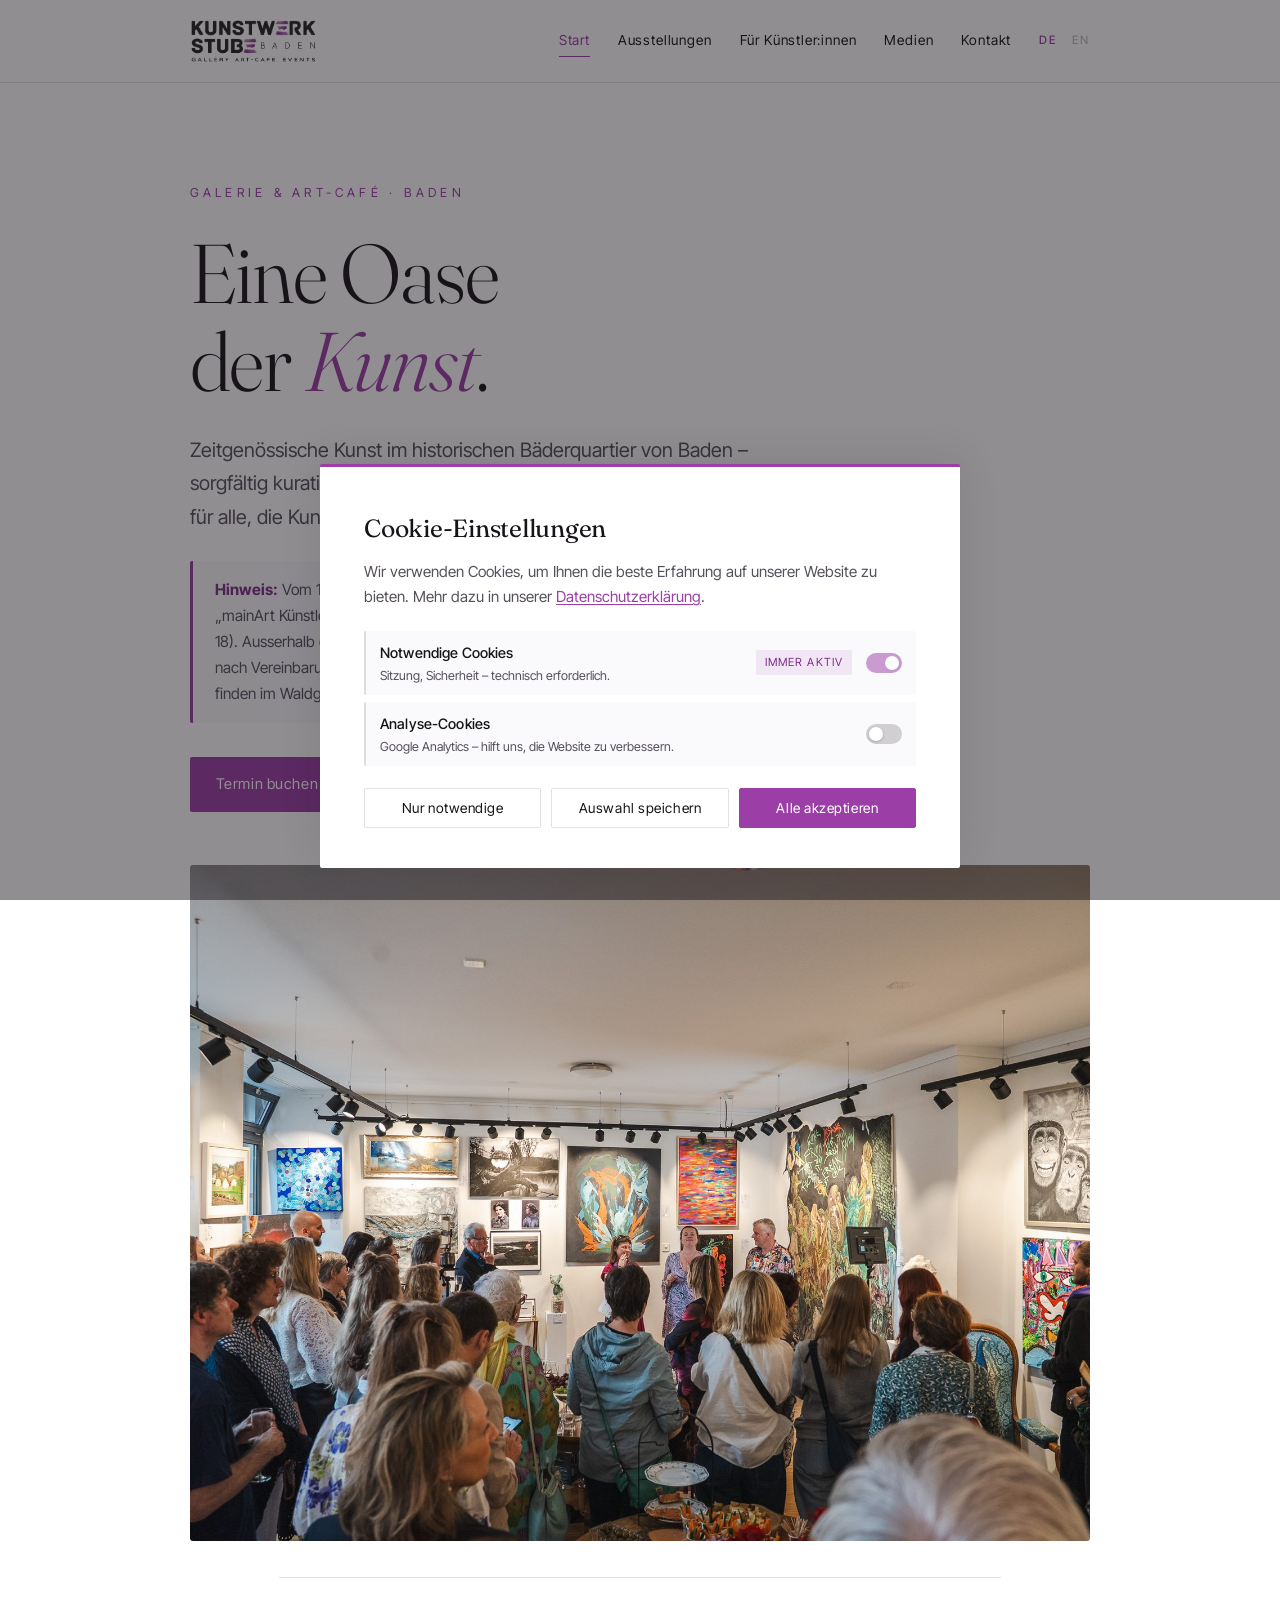
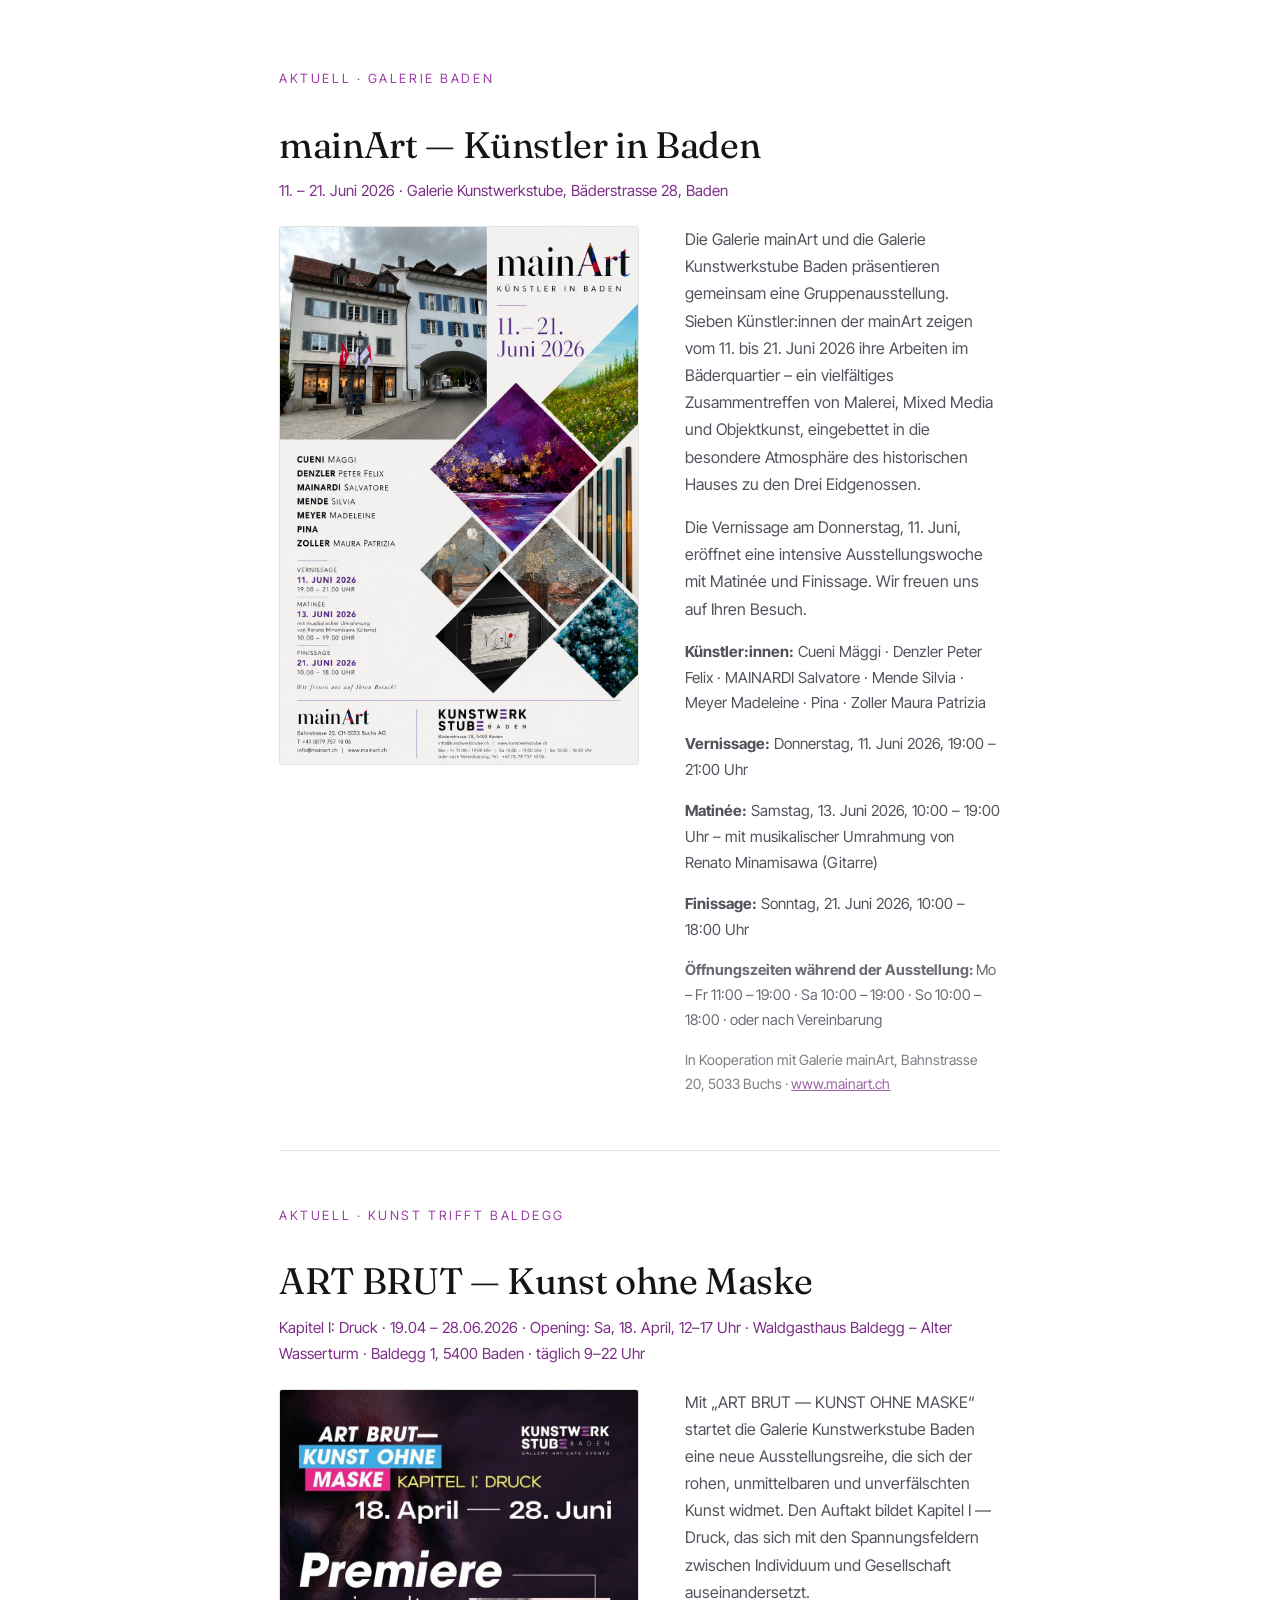
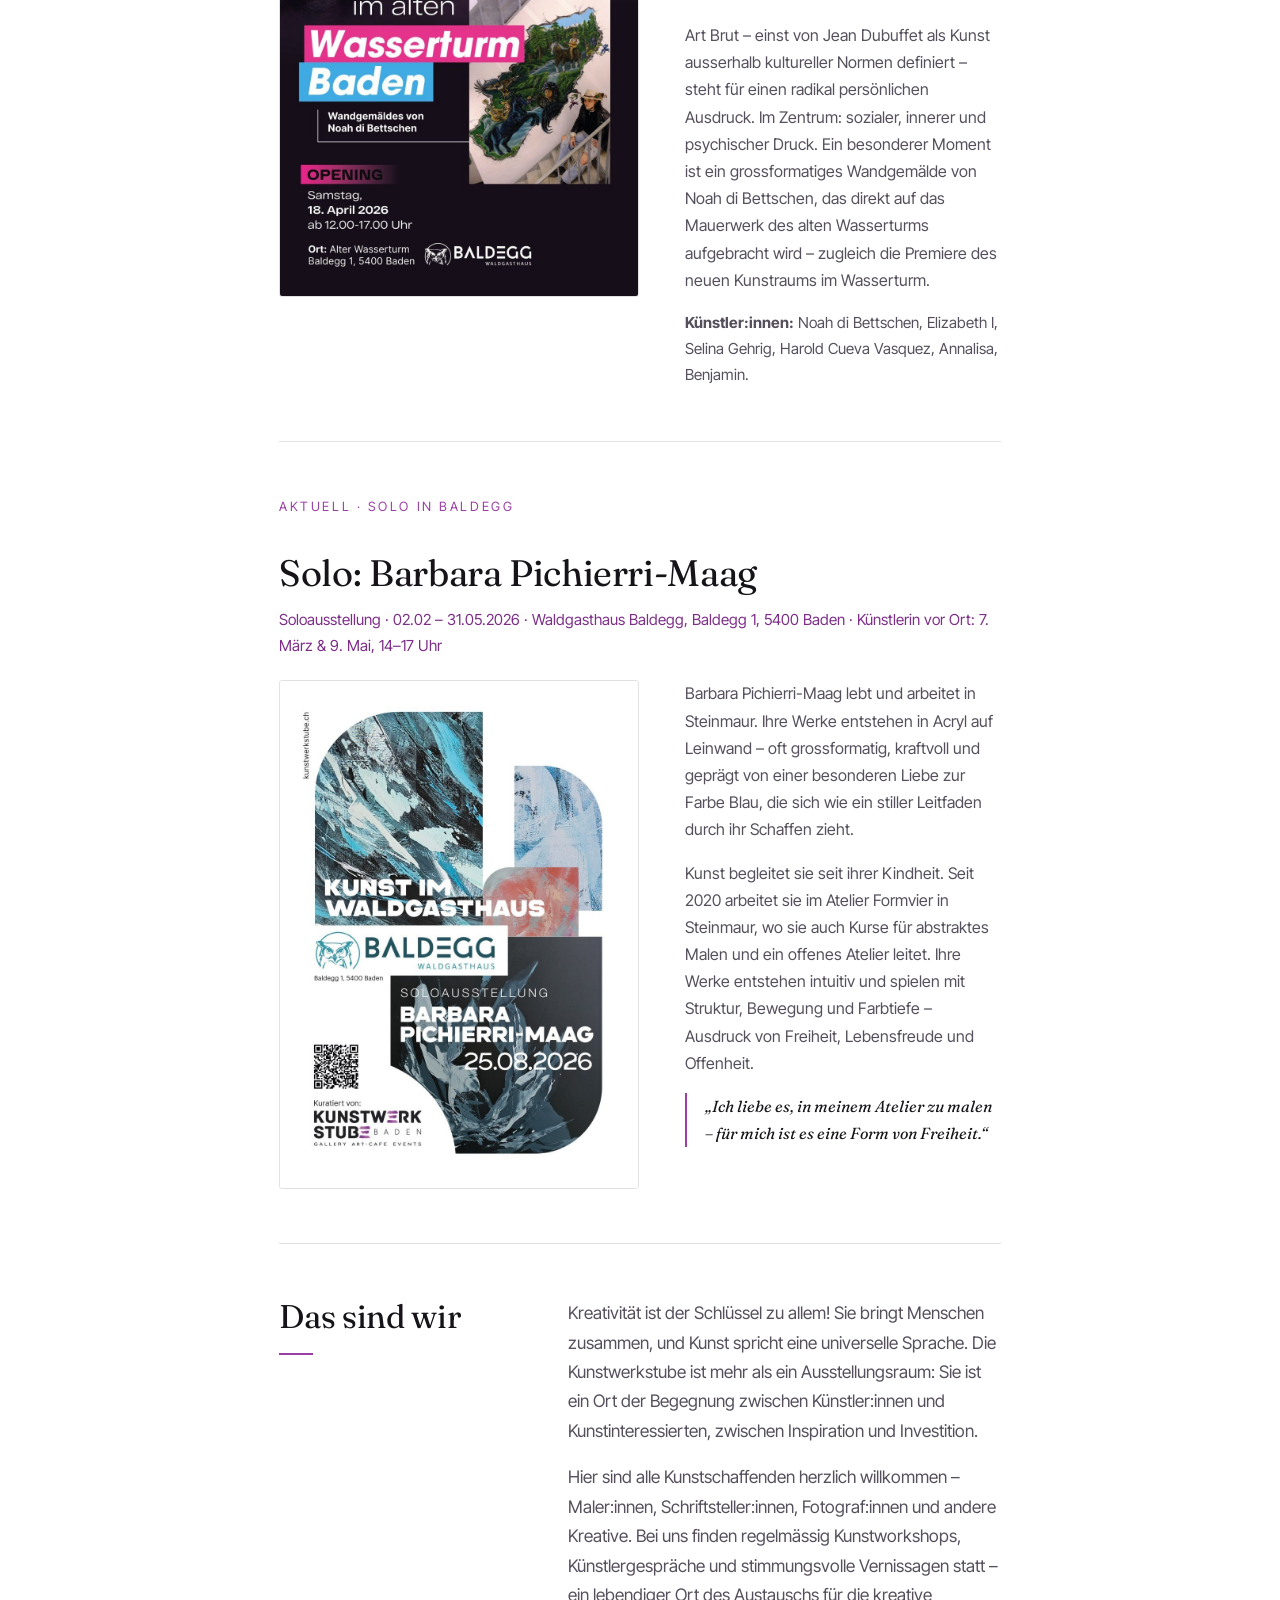
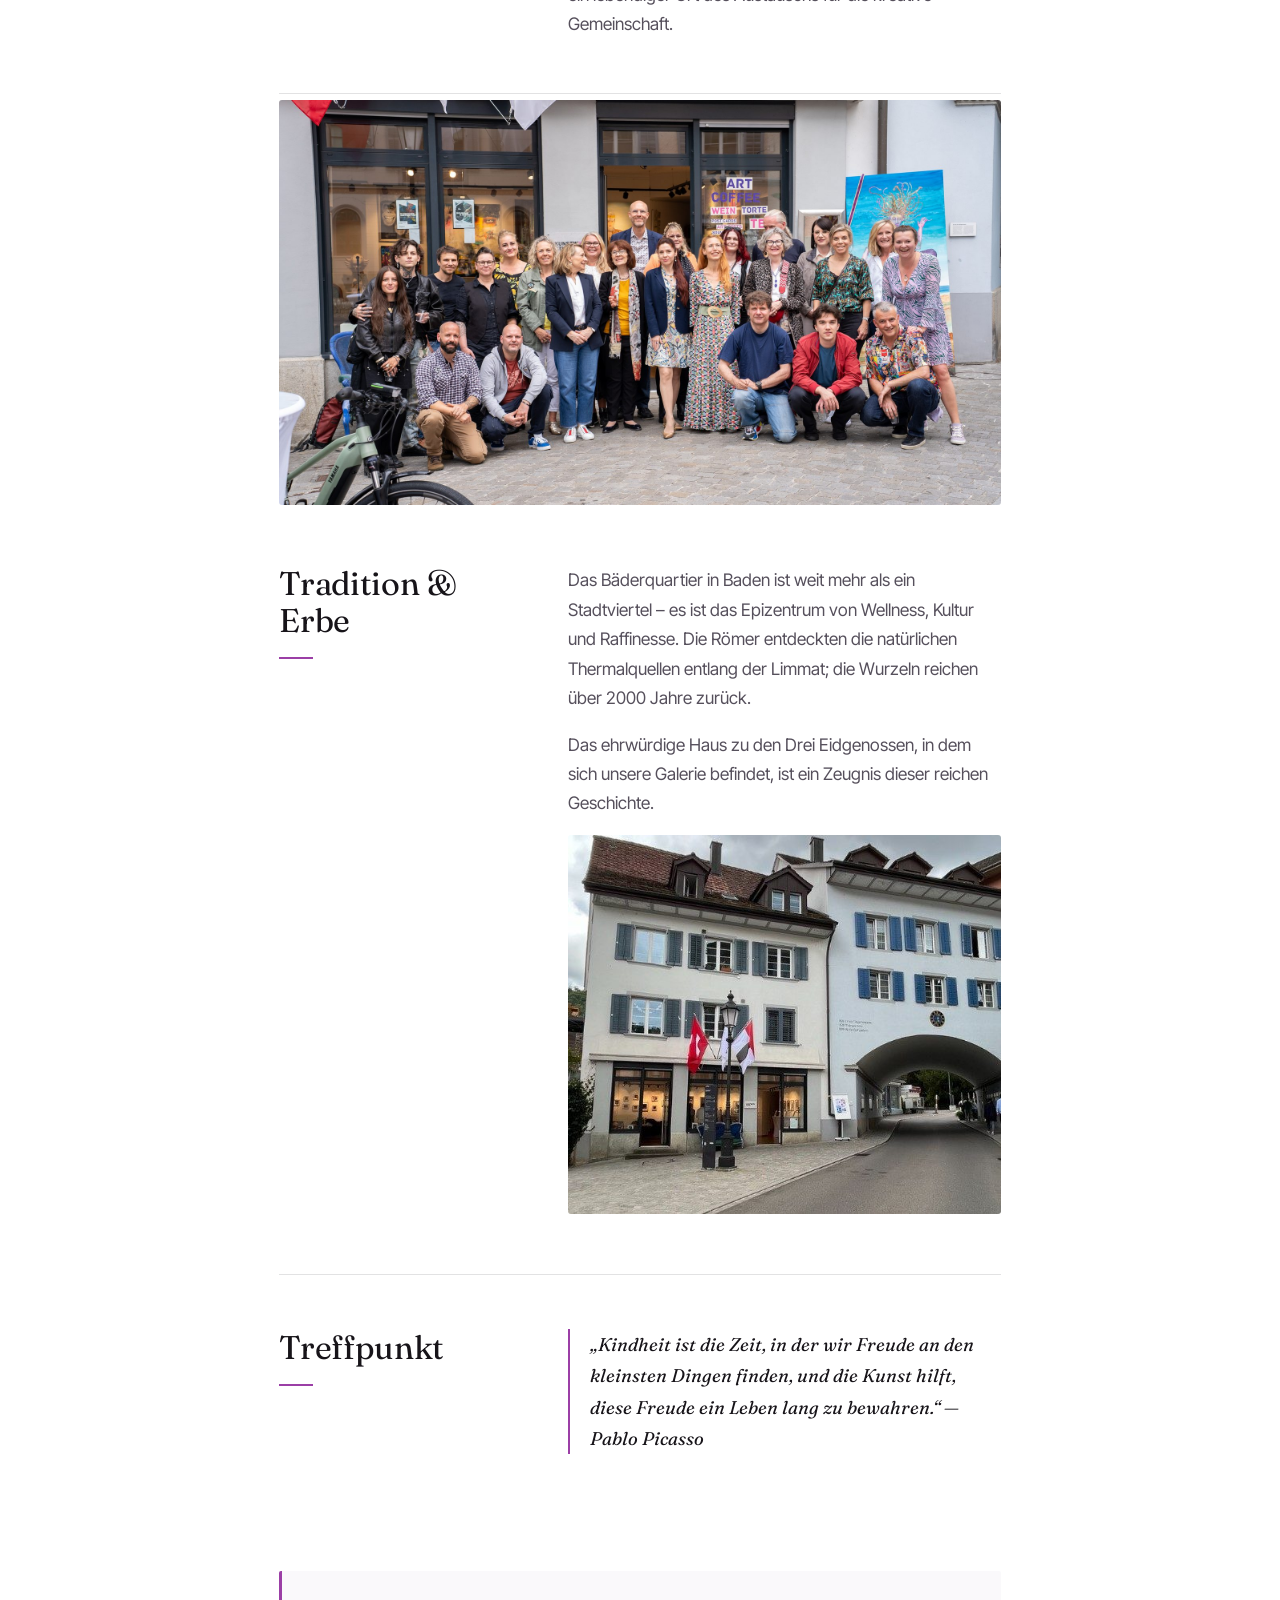
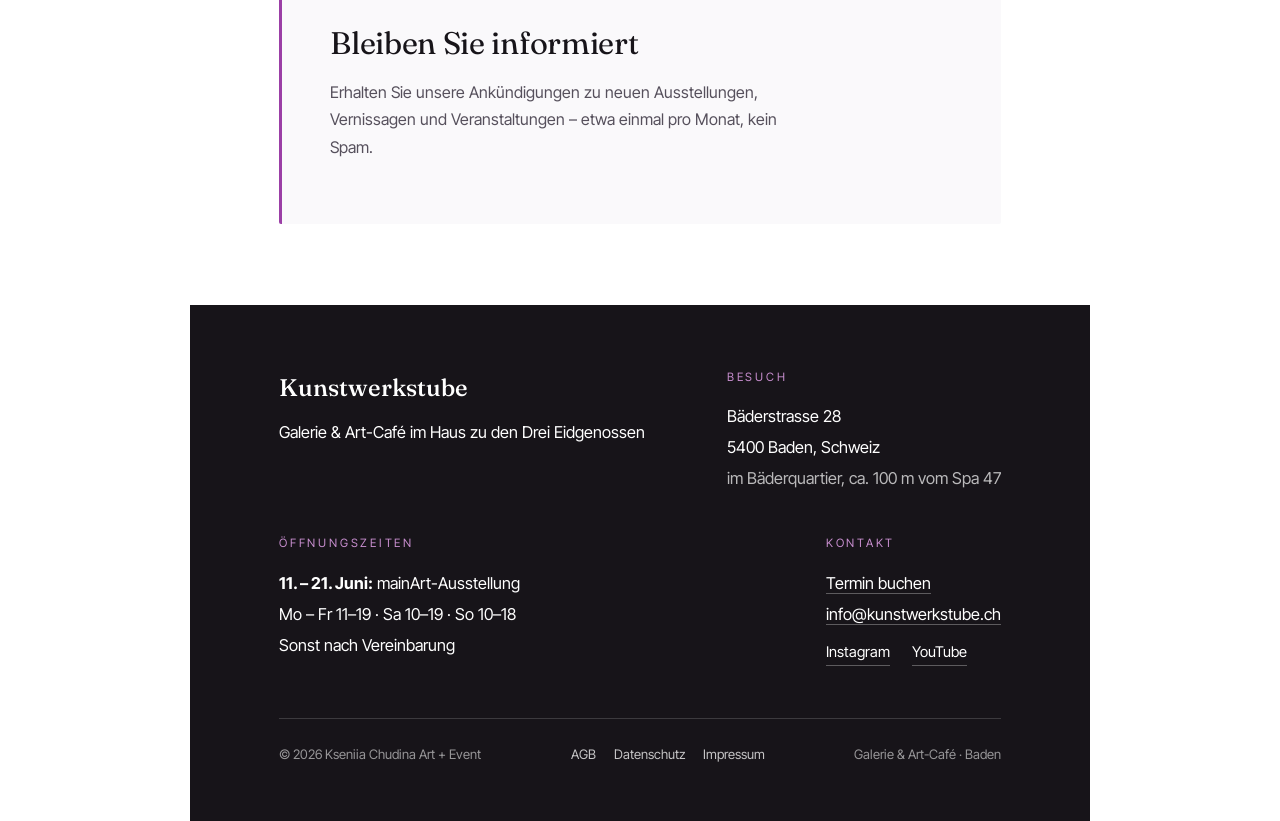
==== commit 21364aa8: "Add files via upload" ====
--- a/index.html
+++ b/index.html
@@ -222,6 +222,7 @@
           <input type="checkbox" id="kw-analytics"><span class="kw-slider"></span>
         </label>
       </div>
+    </div>
     <div class="ck-actions">
       <button class="ck-btn" onclick="kwSave({analytics:false})">
         <span data-de>Nur notwendige</span><span data-en>Essential only</span>
